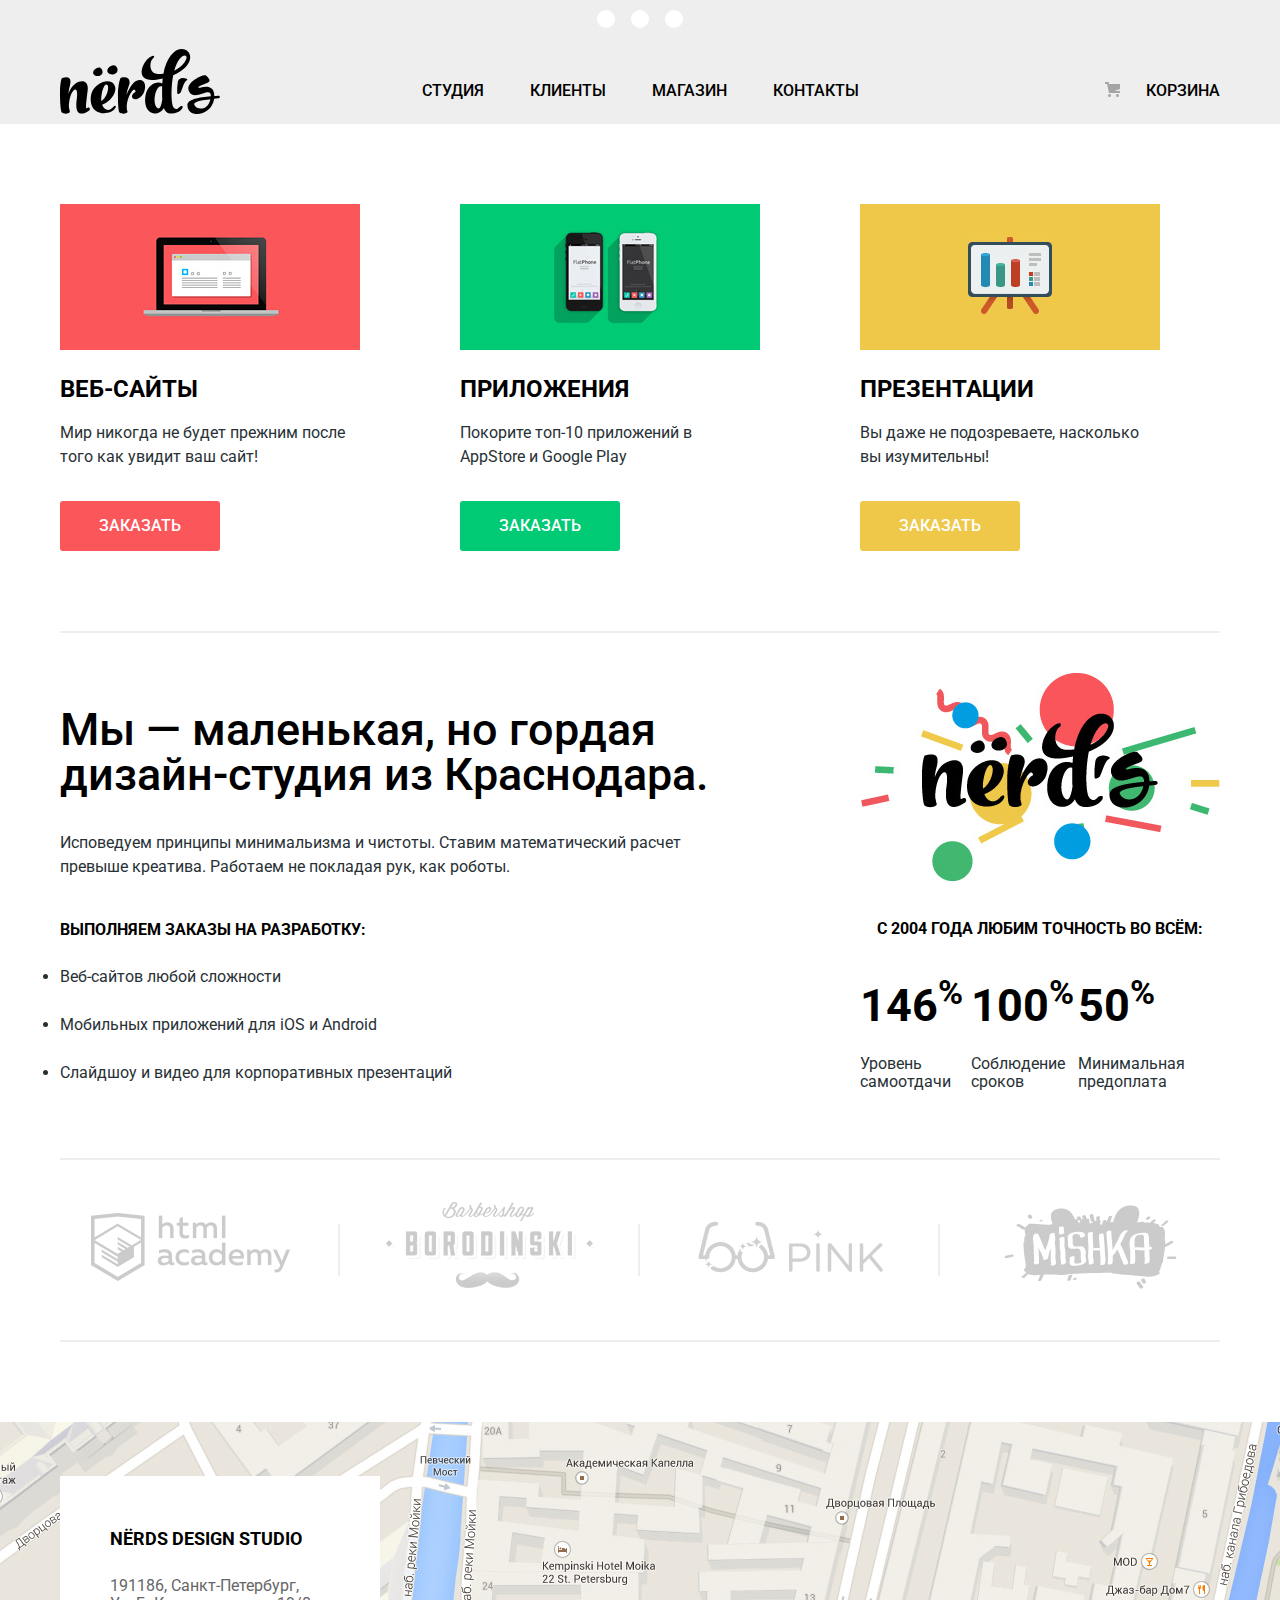
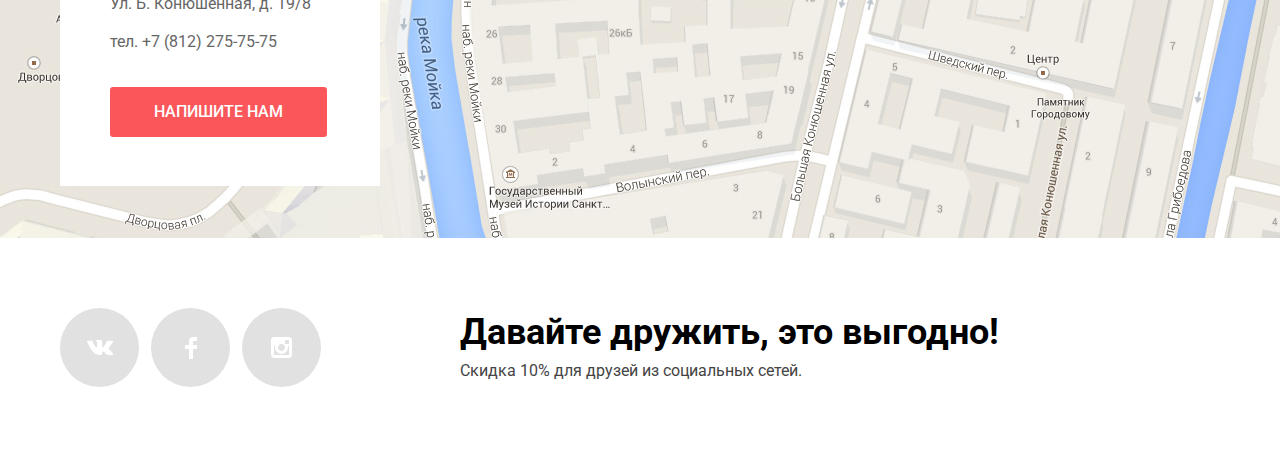
==== index.html @ dba4dff2 "Обновляет слайдер" ====
<!DOCTYPE html>
<html lang="ru">
  <head>
    <meta charset="utf-8">
    <title>HTML Academy: Нёрдс - Главная</title>
    <link href="https://fonts.googleapis.com/css?family=Roboto:400,500,700&display=swap&subset=cyrillic" rel="stylesheet">
    <link rel="stylesheet" href="css/normalize.css">
    <link rel="stylesheet" href="css/style.css">
  </head>
  <body>
    <header class="main-header">
      <div class="container">
        <nav class="main-navigation">
          <a class="main-header-logo">
            <img src="img/nerds-logo.svg" alt="Логотип Дизайн-студии nёrd's" width="160" height="65">
          </a>
          <ul class="site-navigation">
            <li><a href="#">Студия</a></li>
            <li><a href="#">Клиенты</a></li>
            <li><a href="catalog.html">Магазин</a></li>
            <li><a href="#">Контакты</a></li>
          </ul>
          <ul class="user-basket">
            <li><a class="basket-link" href="#">Корзина</a></li>
          </ul>
        </nav>
      </div>

      <h1 class="visually-hidden">Дизайн-студия nёrd's</h1>

      <section class="slider">
        <div class="container">
          <h2 class="visually-hidden">Преимущества</h2>
          <input class="visually-hidden slide-1" type="radio" id="slide-1" name="toggle" checked>
          <input class="visually-hidden slide-2" type="radio" id="slide-2" name="toggle">
          <input class="visually-hidden slide-3" type="radio" id="slide-3" name="toggle">
          <div class="slider-controls">
            <label class="slider-controls-item slider-controls-item--1" for="slide-1">Первый слайд</label>
            <label class="slider-controls-item slider-controls-item--2" for="slide-2">Второй слайд</label>
            <label class="slider-controls-item slider-controls-item--3" for="slide-3">Третий слайд</label>
          </div>
          <ul class="slider-list">
            <li class="slider-item">
              <h3>Долго, дорого,<br> скрупулезно.</h3>
              <p>Математически выверенный дизайн<br> для вашего сайта или мобильного приложения.</p>
              <a class="slider-item-button button" href="#">Узнать больше</a>
            </li>
            <li class="slider-item">
              <h3>Любим математику как никто другой</h3>
              <p>Никакого креатива, только математические формулы для расчета идеальных пропорций.</p>
              <a class="slider-item-button button" href="#">Узнать больше</a>
            </li>
            <li class="slider-item">
              <h3>Только ночь,<br> только хардкор</h3>
              <p>Работать днем, как все? Мы против этого.<br> Ближе к полуночи работа только начинается.</p>
              <a class="slider-item-button button" href="#">Узнать больше</a>
            </li>
          </ul>  
        </div>
      </section>
    </header>

    <main class="container">

      <section class="services">
        <h2 class="visually-hidden">Наши услуги</h2>
        <ul class="services-list">
          <li class="services-item">
            <article>
              <div>
                <img src="img/service-bg-red.png" alt="Веб-сайты" width="300" height="146">
              </div>
              <h3>Веб-сайты</h3>
              <p>Мир никогда не будет прежним после того как увидит ваш сайт!</p>
              <a class="button services-button" href="#">Заказать</a>
            </article>
          </li>
          <li class="services-item">
            <article>
              <div>
                <img src="img/service-bg-green.png" alt="Мобильные приложения" width="300" height="146">
              </div>
              <h3>Приложения</h3>
              <p>Покорите топ-10 приложений в AppStore и Google Play</p>
              <a class="button services-button green-button" href="#">Заказать</a>
            </article>
          </li>
          <li class="services-item">
            <article>
              <div>
                <img src="img/service-bg-yellow.png" alt="Презентации" width="300" height="146">
              </div>
              <h3>Презентации</h3>
              <p>Вы даже не подозреваете, насколько вы изумительны!</p>
              <a class="button services-button yellow-button" href="#">Заказать</a>
            </article>
          </li>
        </ul>
      </section>

      <section class="about">
        <h2 class="visually-hidden">О нас</h2>
        <div class="about-wrapper">
          <div class="about-info">
            <span class="about-slogan">Мы — маленькая, но гордая дизайн-студия из Краснодара.</span>
            <p>
              Исповедуем принципы минимальизма и чистоты. Ставим математический расчет превыше креатива. Работаем не покладая рук, как роботы.
            </p>
            <span class="about-order-list">Выполняем заказы на разработку:</span>
            <ul class="about-list">
              <li>Веб-сайтов любой сложности</li>
              <li>Мобильных приложений для iOS и Android</li>
              <li>Слайдшоу и видео для корпоративных презентаций</li>
            </ul>
          </div>
          <div class="about-features">
            <p class="about-logo-wrap">
              <img src="img/nerds-big-logo.png" alt="Логотип дизайн-студии nёrd's" width="360" height="208">
            </p>
            <span>С 2004 года любим точность во всём:</span>
            <dl>
              <div class="percent-wrap">
                <dt>Уровень самоотдачи</dt>
                <dd>146<sup>%</sup></dd>
              </div>
              <div class="percent-wrap">
                <dt>Соблюдение сроков</dt>
                <dd>100<sup>%</sup></dd>
              </div>
              <div class="percent-wrap">
                <dt>Минимальная предоплата</dt>
                <dd>50<sup>%</sup></dd>
              </div>
            </dl>
          </div>
        </div>
        <ul class="partners-list">
          <li class="partners-item">
            <a class="partners-link" href="#"><img src="img/logo-1.png" alt="Сайт HTMLAcademy" width="199" height="68"></a>
          </li>
          <li class="partners-item">
            <a class="partners-link" href="#"><img src="img/logo-2.png" alt="Сайт Барбершопа &laquo;Borodinski&raquo;" width="209" height="90"></a>
          </li>
          <li class="partners-item">
            <a class="partners-link" href="#"><img src="img/logo-3.png" alt="Сайт PiNK" width="185" height="52"></a>
          </li>
          <li class="partners-item">
            <a class="partners-link" href="#"><img src="img/logo-4.png" alt="Сайт MiSHKA" width="173" height="84"></a>
          </li>
        </ul>
      </section>

    </main>

    <section class="map">
      <div class="container">
        <h2 class="visually-hidden">Как нас найти?</h2>
        <div class="map-contacts-wrapper">
          <h3>nЁrds design studio</h3>
          <address class="map-contacts">
            191186, Санкт-Петербург,<br>
            Ул. Б. Конюшенная, д. 19/8
            <p>
              тел.<a href="tel:+78122757575"> +7 (812) 275-75-75</a>
            </p>
          </address>
          <a class="button button-letter" href="mailto:email@mail.ru">Напишите нам</a>
        </div>
      </div>
    </section>

    <footer class="main-footer">
      <div class="container">
        <div class="footer-social">
          <ul>
            <li>
              <a class="social-link" href="#">
              <span class="visually-hidden">Мы ВКонтакте</span>
              <img src="img/vk.svg" alt="Мы ВКонтакте" width="26" height="15">
              </a>
            </li>
            <li>
              <a class="social-link" href="#">
                <span class="visually-hidden">Мы в Фейсбук</span>
                <img src="img/fb.svg" alt="Мы в Фейсбук" width="12" height="22">
              </a>
            </li>
            <li>
              <a class="social-link" href="#">
                <span class="visually-hidden">Мы в Инстаграм</span>
                <img src="img/insta.svg" alt="Мы в Инстаграм" width="21" height="21">
              </a>
            </li>
          </ul>
        </div>
        <p class="footer-text">
          <span class="footer-slogan">Давайте дружить, это выгодно!</span>
          Скидка 10% для друзей из социальных сетей.
        </p>
      </div>
    </footer>

    <section class="modal modal-letter">
    <h2>Напишите нам</h2>
      <form class="letter-form" method="POST">
        <p class="form-group">
          <label for="letter-username-field">Ваше имя:</label>
          <input type="text" name="name" id="letter-username-field" placeholder="Имя Фамилия">
        </p>
        <p class="form-group">
          <label for="letter-email-field">Ваше e-mail:</label>
          <input type="email" name="email" id="letter-email-field" placeholder="email@example.com">
        </p>
        <p class="form-group">
          <label for="letter-text">Текст письма</label>
          <textarea name="comment" id="letter-text" cols="30" rows="10" placeholder="В свободной форме"></textarea>
        </p>
        <button class="button submit-form" type="submit">Отправить</button>
      </form>
      <button class="modal-close" type="button">Закрыть</button>
    </section>

  </body>
</html>
---- css/style.css ----
html {
  box-sizing: border-box;
}
*, *:before, *:after {
  box-sizing: inherit;
}

body {
  margin: 0;
  padding: 0;

  font-family: "Roboto", Arial, sans-serif;
  font-size: 16px;
  line-height: 1.5;
  color: #000000;

  background-color: #ffffff;
}

.container {
  width: 1200px;
  margin: 0 auto;
  padding: 0 20px;
}

a {
  text-decoration: none;
}

img {
  max-width: 100%;
  height: auto;
}

.visually-hidden:not(:focus):not(:active),
input[type="checkbox"].visually-hidden,
input[type="radio"].visually-hidden {
  position: absolute;

  width: 1px;
  height: 1px;
  margin: -1px;
  border: 0;
  padding: 0;

  white-space: nowrap;

  clip-path: inset(100%);
  clip: rect(0 0 0 0);
  overflow: hidden;
}

.inner-page h1 {
  margin: 0;
  padding-top: 68px;

  font-size: 55px;
  line-height: 1;
  text-align: center;
}

.inner-page main.container {
  margin-top: 55px;
}

.button {
  display: inline-block;

  font: inherit;
  color: #ffffff;
  font-size: 16px;
  line-height: 1;
  text-align: center;
  font-weight: 500;
  text-decoration: none;
  text-transform: uppercase;
  vertical-align: middle;

  background-color: #fb565a;
  border-radius: 3px;
  border: none;
}

.button:hover,
.button:focus {
  background-color: #e74246;
}

.button:active {
  color: rgba(255, 255, 255, 0.3);

  background-color: #d7373b;
  box-shadow: inset 0 3px 0 0 rgba(0, 1, 1, 0.1);
}

/* Навигация В ШАПКЕ */

.main-header {
  background-color: #eeeeee;
}

.main-header-logo {
  width: 160px;
  /* margin-right: 202px; */
  /* margin-top: 49px; */
}

.main-header-logo:hover,
.main-header-logo:focus {
  opacity: 0.8;
}

.main-header-logo:active {
  opacity: 0.3;
}

.main-navigation {
  display: flex;
  align-items: center;
  padding: 49px 0 0; 

  color: #000000;
  line-height: 1.88;
  font-weight: 500;
  font-size: 16px;
  text-transform: uppercase;

  background-color: #eeeeee;
}

.site-navigation,
.user-basket {
  display: flex;
  flex-wrap: wrap;
  margin: 9px 0 0;
  padding-left: 0;

  list-style: none;
}

.site-navigation {
  width: 500px;
  margin-left: 202px;
}

.user-basket {
  max-width: 160px;
  margin-left: auto;
}

.site-navigation li,
.user-basket li {
  padding-right: 46px;
}

.site-navigation li:last-child,
.user-basket li:last-child {
  padding-right: 0;
}

.site-navigation a,
.user-basket a {
  display: block;

  color: #000000;
}

.site-navigation a:hover,
.site-navigation a:focus,
.user-basket a:hover,
.user-basket a:hover {
  color: #fb565a;
}

.site-navigation a:active,
.user-basket a:active {
  color: rgba(0, 0, 0, 0.3);
}

.site-navigation-current {
  border-bottom: 2px solid #fb565a;
}

a.site-navigation-current:hover,
a.site-navigation-current:focus,
a.site-navigation-current:active {
  color: #000000;
}

.user-basket .basket-link {
  position: relative;
  padding-left: 41px;
}

.basket-link::before {
  content: "";

  position: absolute;
  top: 6px;
  left: 0;

  width: 15px;
  height: 15px;

  background: url("../img/basket-icon.svg") no-repeat 0 0;
  opacity: 0.3;
}

/* Слайдер в шапке */

.slider {
  position: relative;
  
  background-color: #eeeeee;
}

.slider-controls {
  position: absolute;
  left: 50%;
  bottom: 104px;
  z-index: 100;
  
  width: 160px;
  height: 18px;

  text-align: center;
  font-size: 0;
  transform: translateX(-50%);

  box-sizing: content-box;
}

.slider-controls label {
  position: relative;
  
  display: inline-block;
  width: 18px;
  height: 18px;
  padding: 8px;
  
  border-radius: 50%;
  cursor: pointer;
}

.slider-controls label::after {
  content: "";
  
  position: absolute;
  top: 8px;
  left: 8px;
  z-index: 1;
  
  width: 18px;
  height: 18px;
  
  background: #ffffff;
  
  border-radius: 50%;
}

.slider-list {
  margin: 0;
  padding: 0;
  
  list-style: none;
}

.slider-item {
  display: none;
  padding: 69px 0 80px 0;
}

.slider-item:nth-child(1) {
  background: url("../img/slide-1.png") no-repeat 93% 9px;
}

.slider-item:nth-child(2) {
  background: url("../img/slide-2.png") no-repeat 100% 0;
}

.slider-item:nth-child(3) {
  background: url("../img/slide-3.png") no-repeat 100% 20px;
}

#product-1:checked ~ .slider-list .slider-item:nth-child(1) {
  display: block;
}

#product-2:checked ~ .slider-list .slider-item:nth-child(2) {
  display: block;
}

#product-3:checked ~ .slider-list .slider-item:nth-child(3) {
  display: block;
}

#product-1:checked ~ .slider-controls .slider-controls-item--1::before,
#product-2:checked ~ .slider-controls .slider-controls-item--2::before,
#product-3:checked ~ .slider-controls .slider-controls-item--3::before {
  content: "";
  position: absolute;
  left: 50%;
  top: 50%;
  z-index: 2;

  width: 4px;
  height: 4px;
  margin: -4px;

  background-color: inherit;
  border: 2px solid #c1c1c1;
  border-radius: 50%;
}

.slider-item h3 {
  max-width: 600px;
  margin: 0;
  margin-bottom: 27px;
  
  font-size: 55px;
  line-height: 55px;
  font-weight: 500;
}

.slider-item p {
  max-width: 430px;
  margin: 0;
  margin-bottom: 38px;
}

main.container {
  margin: 80px auto 0;
}

.slider-item-button {
  padding: 17px 53px 17px 55px;
}

/* Наши услуги */

.services {
  padding-bottom: 80px;

  border-bottom: 2px solid #eeeeee;
}

.services-list {
  display: flex;
  flex-wrap: wrap;
  justify-content: flex-start;
  margin: 0;
  padding: 0;

  list-style: none;
}

.services-item {
  width: 300px;
  margin-right: 100px;
}

.services-item div {
  margin-bottom: 24px;

  line-height: 0;
}

.services-item:nth-of-type(3n) {
  margin-right: 0;
}

.services-item h3 {
  margin-top: 0;
  margin-bottom: 17px;

  font-size: 24px;
  line-height: 1.25;
  font-weight: 700;
  text-transform: uppercase;
}

.services-item p {
  margin-top: 0;
  margin-bottom: 32px;

  font-size: 16px;
  line-height: 1.5;
  color: #283136;
}

.services-button {
  padding: 17px 39px;
}

.green-button {
  background-color: #00ca74;
}

.green-button:hover,
.green-button:focus {
  background-color: #00bc6c;
}

.green-button:active {
  background-color: #00aa62;
}

.yellow-button {
  background-color: #efc84a;
}

.yellow-button:hover,
.yellow-button:focus {
  background-color: #eab534;
}

.yellow-button:active {
  background-color: #e5a722;
}

/* О нас */

.about {
  padding-top: 40px;
  padding-bottom: 80px;
}

.about-wrapper {
  display: flex;
  justify-content: space-between;
  padding-bottom: 49px;

  border-bottom: 2px solid #eeeeee;
}

.about-info {
  width: 660px;
  padding-top: 34px;;
}

.about-slogan {
  display: block;
  margin-bottom: 34px;

  font-size: 45px;
  line-height: 1;
  font-weight: 500;
}

.about-info p {
  margin-top: 0;
  margin-bottom: 39px;

  color: #283136;
}

span.about-order-list {
  display: block;
  margin-bottom: 23px;

  text-transform: uppercase;
  font-weight: 700;
}

.about-list {
  margin: 0;
  padding: 0;

  color: #283136;
}

.about-list li {
  margin-bottom: 24px;
}

.about-features {
  width: 360px;
}

.about-logo-wrap {
  margin: 0;
  margin-bottom: 29px;
}

.about-features span {
  display: block;
  margin: 0 0 42px 17px;

  font-weight: 700;
  text-transform: uppercase;
}

.about-features dl {
  display: flex;
}

.about-features .percent-wrap {
  display: flex;
  flex-direction: column-reverse;
}

.about-features dl,
.about-features dt,
.about-features dd {
  padding: 0;
  margin: 0;
}

.about-features dt {
  line-height: 1.13;
  color: #283136;
}

.about-features dd {
  margin-bottom: 27px;
  
  font-size: 45px;
  line-height: 1; /* По макету 10px */
  font-weight: 700;
}

/* Партнеры */

.partners-list {
  min-height: 180px;
  display: flex;
  flex-wrap: wrap;
  margin: 0;
  padding-left: 0;

  list-style: none;
  border-bottom: 2px solid #eeeeee;
}

.partners-item {
  position: relative;

  width: 280px;
  min-height: inherit;
  display: flex;
  align-items: center;
  justify-content: center;
  padding-right: 20px;
  margin-right: 20px;
} 

.partners-item:nth-of-type(4n) {
  width: 260px;
  padding-right: 0;
  margin-right: 0;
}


.partners-list li::after {
  content: "";
  
  position: absolute;
  top: 50%;
  right: 0;
  
  width: 2px;
  height: 52px;
  margin-top: -26px;

  background-color: #eeeeee;
}

.partners-list li:last-of-type::after {
  content: none;
}

.partners-item a {
  opacity: 0.2;
}

.partners-item a:hover,
.partners-item a:focus {
  opacity: 1;
}

.partners-item a:active {
  opacity: 0.1;
}

/* Как нас найти */

.map {
  position: relative;

  width: 100%;
  height: 416px;
  margin-bottom: 70px;

  background: #ffffff url("../img/map.jpg") no-repeat top center;
}

.map .container {
  position: relative;

  height: inherit;
}

.map-contacts-wrapper {
  position: absolute;
  top: 13%;
  left: 20px;

  width: 320px;
  height: 310px;
  padding: 48px 50px;

  background-color: #ffffff;
}

.map h3 {
  margin-top: 0;
  margin-bottom: 23px;

  font-size: 18px;
  line-height: 1.67;
  font-weight: 700;
  text-transform: uppercase;
}

.map-contacts {
  margin-bottom: 36px;

  color: #666666;
  line-height: 1.13;
  font-style: normal;
}

.map-contacts a {
  color: #666666;
}

.map-contacts p {
  margin-top: 20px;
  margin-bottom: 0;
}

.button-letter {
  padding: 17px 44px;
}

/* Каталог */

.inner-page .main-header {
  padding-bottom: 107px;
}

.main-wrapper {
  display: flex;
}

/* Фильтры */

.filters {
  width: 260px;
}

.filter ul {
  margin: 0;
  padding: 0;

  list-style: none;
}

.filter fieldset {
  padding: 0;
  margin: 0;

  border: none;
}

fieldset.grid-field {
  margin-top: 62px;
}

fieldset.features-field {
  margin-top: 51px;
}

.filter .price-field {
  margin-bottom: 62px;
}

.filter-title {
  font-size: 18px;
  line-height: 1.67;
  font-weight: 700;
  color: #000000;
  text-transform: uppercase;
}

.filter-title-price {
  margin-bottom: 55px;

  letter-spacing: 0.58px;
}

.price-list {
  display: flex;
  margin-bottom: 60px;
}

.filter .grid-list,
.filter .features-list {
  padding-top: 20px;
}

.price-item {
  line-height: 1.38;
  color: #283136;
  text-transform: uppercase;
}

.filter-option:not(:first-of-type) {
  margin-top: 17px;
}

.price-item input {
  width: 80px;
  height: 38px;

  font: inherit;
  font-size: 16px;
  line-height: 1.38;
  text-align: center;
  color: #283136;

  background-color: #eeeeee;
  border: none;
}

.filter-input + label {
  line-height: 1.25;
  color: #283136;
}

.filter-input:hover + label,
.filter-input:focus + label {
  color: #283136;
}

.filter-input:disabled + label {
  color: rgba(40, 49, 54, 0.3);
}

.grey-button {
  margin-top: 48px;

  color: #000000;

  background-color: #eeeeee;
}

.grey-button:hover,
.grey-button:focus {
  background-color: #dfdfdf;
}

.grey-button:active {
  color: rgba(0, 0, 0, 0.3);

  background-color: #d5d5d5;
}

/* Сортировка работ по параметрам */

.more-filters {
  display: flex;
  margin-bottom: 51px;
  margin-top: 2px;
}

.more-filters h3 {
  margin-top: 0;
  margin-bottom: 0;

  font-size: 18px;
  line-height: 1;
  text-transform: uppercase;
  font-weight: 700;
}

.more-filters ul {
  margin: 0;
  padding: 0;

  text-transform: uppercase;

  list-style: none;
}

.more-filters .sort-type-list {
  display: flex;
  margin-left: auto;
  margin-right: 51px;
}

.more-filters .sort-order-list {
  display: flex;
}

.sort-type-list .sort-item:not(:first-of-type) {
  margin-left: 25px;
}

.sort-order-list .sort-item:last-of-type {
  margin-left: 18px;
}

.sort-item a {
  font-size: 14px;
  line-height: 1.29;
  color: rgba(0, 0, 0, 0.3);
}

.sort-item a:hover,
.sort-item a:focus {
  color: rgba(0, 0, 0, 0.6);
}

.sort-item a:active,
a.sort-current {
  color: #000000;
}

.sort-order a {
  opacity: 0.2;
}

.sort-order a:hover,
.sort-order a:focus {
  opacity: 0.4;
}

.sort-order a:active,
a.sort-order-current {
  opacity: 1;
}

/* Наши работы */

.works {
  width: 760px;
  display: flex;
  flex-direction: column;
  margin-left: 140px;
}

.works-list {
  display: flex;
  flex-wrap: wrap;
  justify-content: space-between;
  padding: 0;
  margin: 0;
  
  list-style: none;
}

.works-item {
  position: relative;

  width: 360px;
  max-height: 616px;
  margin-bottom: 33px;

  text-align: center;
}

.browser {
  width: 360px;
  height: 40px;

  background: url("../img/browser.svg") no-repeat top center;
  opacity: 0.12;
}

.works-item p {
  margin: 0;
}

.works-description {
  position: absolute;
  bottom: 0;

  display: none;
  width: 360px;
  height: 231px;
  padding: 35px 10px 43px;
  
  background-color: #eeeeee;
}

.works-item:hover .works-description {
  display: block;
}

.works-item:hover .browser {
  opacity: 1;
}

.works-item h3 {
  margin: 0;
  margin-bottom: 25px;

  font-size: 18px;
  line-height: 1.67;
  text-align: center;
  font-weight: 700;
  text-transform: uppercase;
}

.works-item-link {
  color: #000000;
}

.works-item-link:hover,
.works-item-link:focus {
  color: #fb565a;
}

.works-item-link:active {
  color: rgba(0, 0, 0, 0.3);
}

.works-item .works-item-text {
  margin-bottom: 30px;

  line-height: 1.13;
  text-align: center;
  color: #666666;
}

.works-item .button {
  padding: 13px 60px;
}

.works-item .button:active {
  color: #ffffff;
}

.pagination-list {
  display: flex;
  flex-wrap: wrap;
  margin: 27px auto 0;
  padding: 0;

  list-style: none;
}

.pagination-item {
  margin-right: 11px;

  line-height: 1.13;
  text-align: center;
}

.pagination-item:last-of-type {
  margin-right: 0;
}

.pagination-item a {
  display: inline-block;
  padding: 19px 23px 19px 21px;

  color: #000000;
  vertical-align: middle;

  background-color: #eeeeee;
}

.pagination-item a:hover,
.pagination-item a:focus {
  background-color: #dfdfdf;
}

.pagination-item a:active {
  color: rgba(0, 0, 0, 0.3);

  background-color: #d5d5d5;
  box-shadow: inset 0 3px 0 0 rgba(0, 1, 1, 0.1);
}

.pagination-item-current a {
  color: #000000;

  background-color: #ffffff;
  border: 3px solid #dbdbdb;
}

.pagination-item-current a:hover,
.pagination-item-current a:focus,
.pagination-item-current a:active {
  color: #000000;

  background-color: #ffffff;
  border: 3px solid #dbdbdb;
}

/* Footer */

.main-footer {
  margin-bottom: 69px;
}

.main-footer .container {
  display: flex;
}

.footer-social {
  width: 261px;
  display: flex;
  margin-right: auto;
}

.footer-social ul {
  display: flex;
  flex-wrap: wrap;
  margin: 0;
  padding: 0;

  list-style: none;
}

.footer-social li {
  margin-left: 12px;
}

.footer-social li:nth-of-type(3n+1) {
  margin-left: 0;
}

.social-link {
  display: flex;
  justify-content: center;
  align-items: center;
  width: 79px;
  height: 79px;

  text-transform: uppercase;
  color: #000000;
  font-weight: 500;
  text-decoration: none;
  text-align: center;

  background-color: #e1e1e1;
  border-radius: 50%;
}

.social-link:hover,
.social-link:focus {
  background-color: #e74246;
}

.social-link:active img {
  opacity: 0.3;
}

.footer-slogan {
  display: block;
  margin-bottom: 10px;

  color: #000000;
  font-size: 36px;
  line-height: 1;
  font-weight: 700;
}

.footer-text {
  width: 760px;
  margin: 0;
  margin-top: 6px;

  line-height: 1.38;
  color: #444444;
}

/* Модальное окно */

.modal {
  display: none;
}
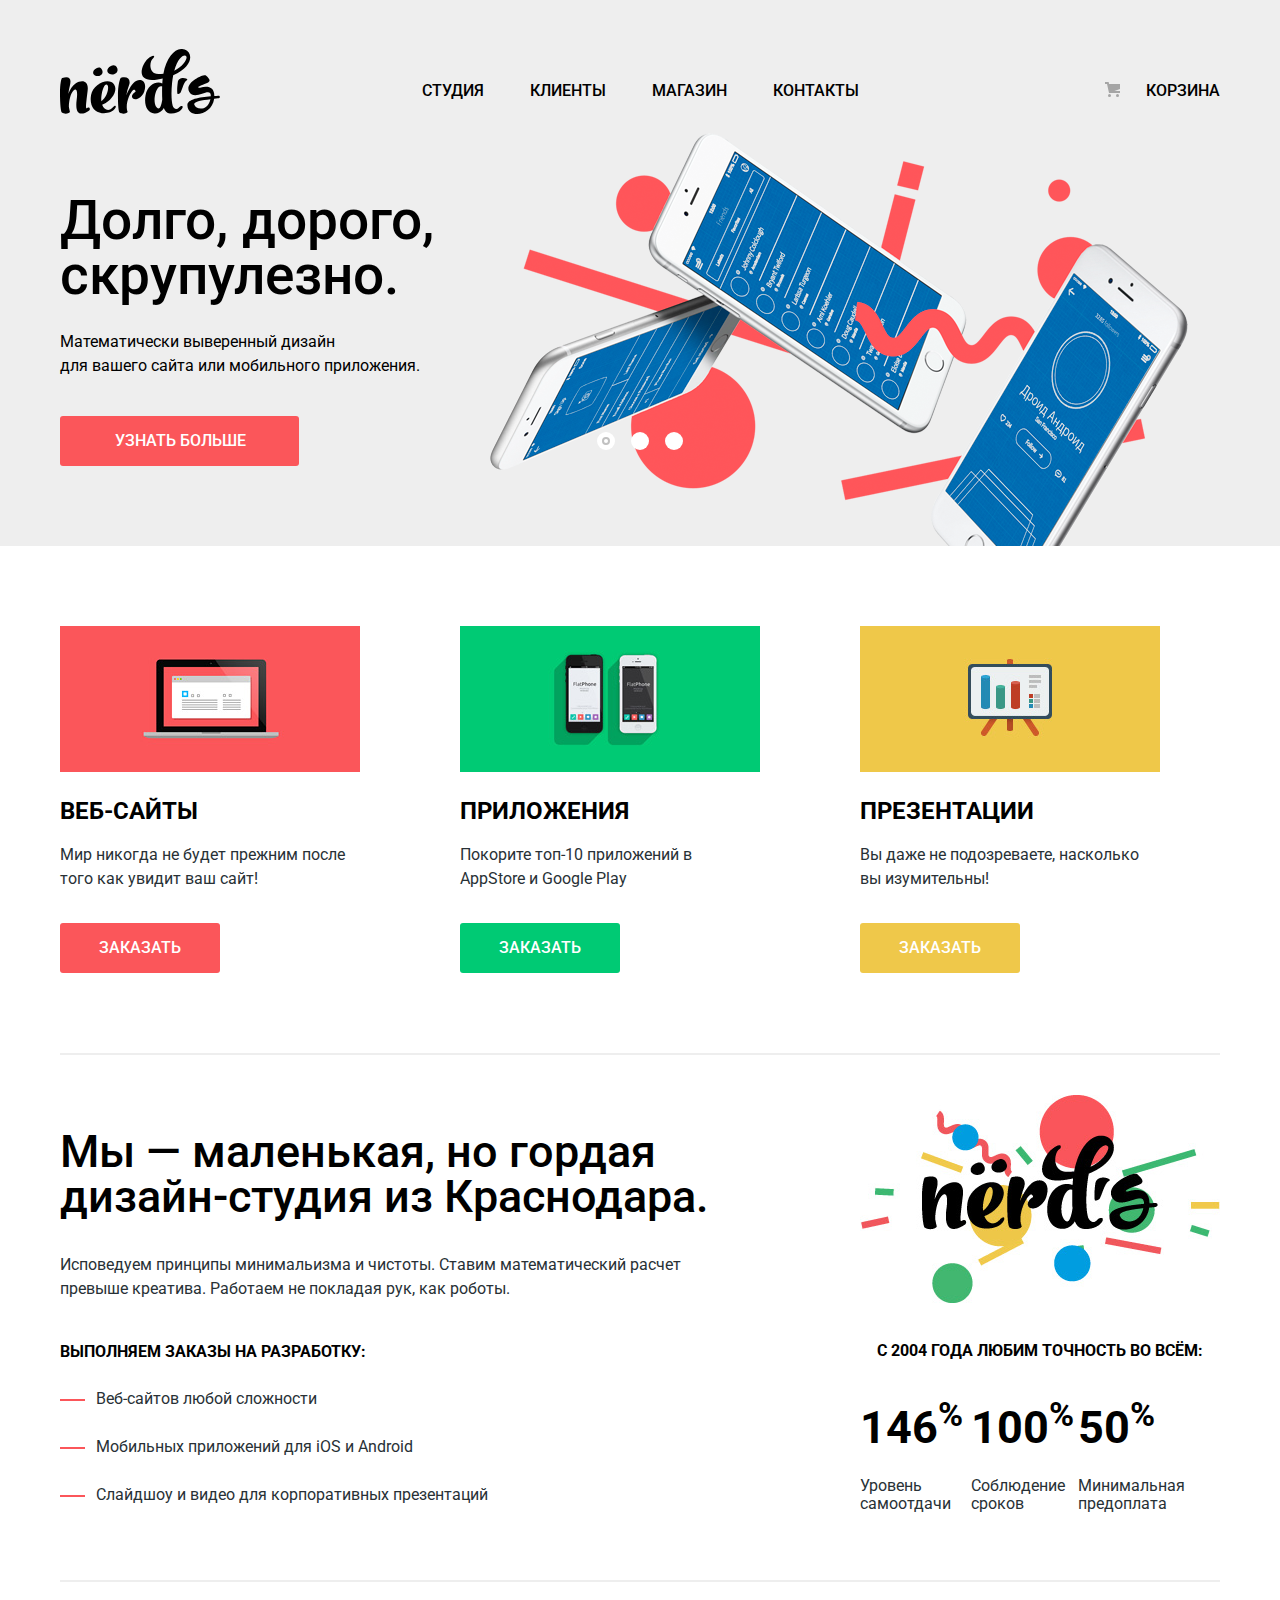
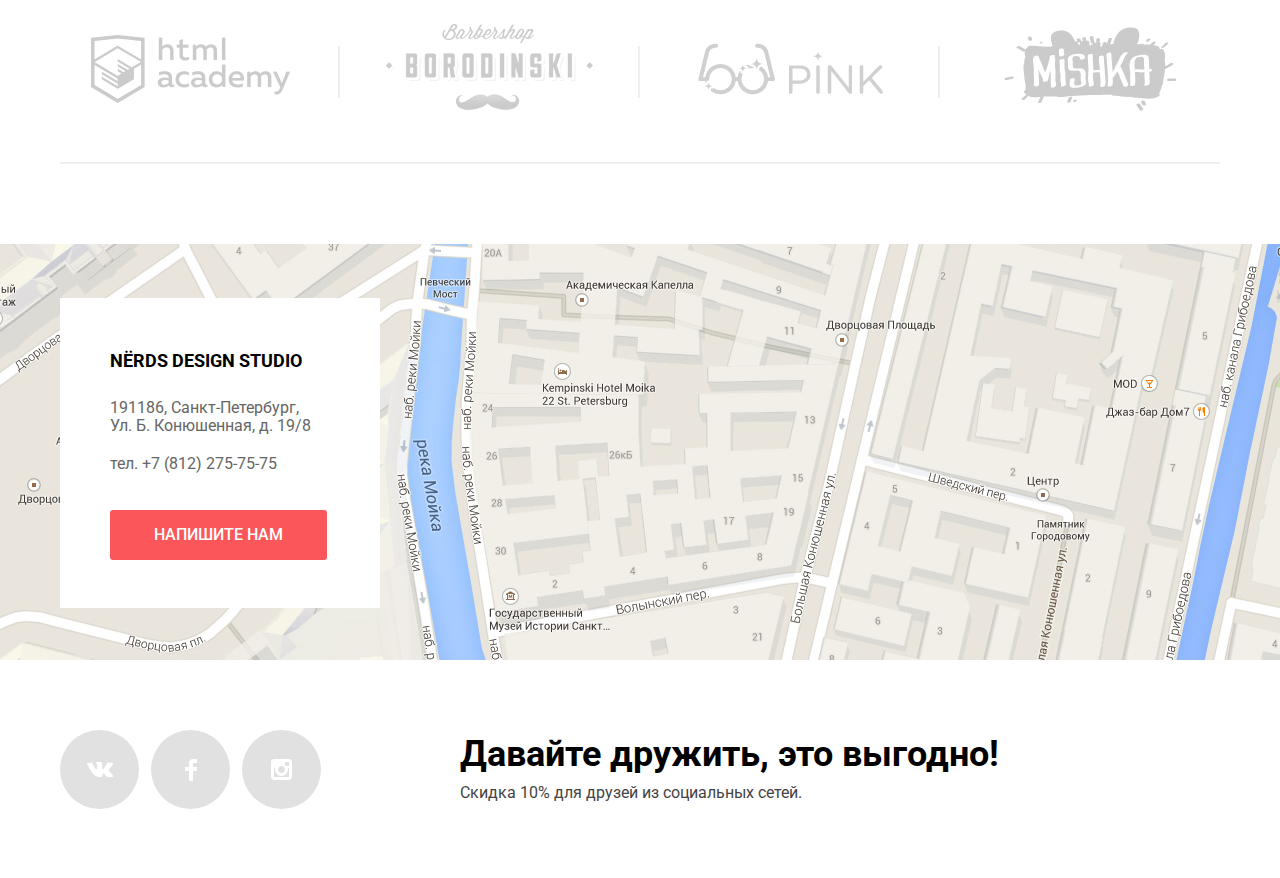
==== commit be8d501a: "Добавляет карту" ====
--- a/index.html
+++ b/index.html
@@ -167,6 +167,7 @@
           <a class="button button-letter" href="mailto:email@mail.ru">Напишите нам</a>
         </div>
       </div>
+      <iframe src="https://www.google.com/maps/embed?pb=!1m18!1m12!1m3!1d1998.6036253003151!2d30.320858716168583!3d59.9387191690541!2m3!1f0!2f0!3f0!3m2!1i1024!2i768!4f13.1!3m3!1m2!1s0x4696310fca145cc1%3A0x42b32648d8238007!2z0JHQvtC70YzRiNCw0Y8g0JrQvtC90Y7RiNC10L3QvdCw0Y8g0YPQuy4sIDE5LzgsINCh0LDQvdC60YIt0J_QtdGC0LXRgNCx0YPRgNCzLCAxOTExODY!5e0!3m2!1sru!2sru!4v1559846497113!5m2!1sru!2sru" width="100%" height="416" frameborder="0" style="border:0" allowfullscreen></iframe>
     </section>
 
     <footer class="main-footer">
--- a/css/style.css
+++ b/css/style.css
@@ -52,7 +52,7 @@
 
 .inner-page h1 {
   margin: 0;
-  padding-top: 68px;
+  padding-top: 78px;
 
   font-size: 55px;
   line-height: 1;
@@ -101,8 +101,7 @@
 
 .main-header-logo {
   width: 160px;
-  /* margin-right: 202px; */
-  /* margin-top: 49px; */
+  height: 65px;
 }
 
 .main-header-logo:hover,
@@ -132,7 +131,7 @@
 .user-basket {
   display: flex;
   flex-wrap: wrap;
-  margin: 9px 0 0;
+  margin: 19px 0 0;
   padding-left: 0;
 
   list-style: none;
@@ -214,6 +213,10 @@
   background-color: #eeeeee;
 }
 
+.slider .container {
+  padding-top: 10px;
+}
+
 .slider-controls {
   position: absolute;
   left: 50%;
@@ -282,21 +285,21 @@
   background: url("../img/slide-3.png") no-repeat 100% 20px;
 }
 
-#product-1:checked ~ .slider-list .slider-item:nth-child(1) {
+.slide-1:checked ~ .slider-list .slider-item:nth-child(1) {
   display: block;
 }
 
-#product-2:checked ~ .slider-list .slider-item:nth-child(2) {
+.slide-2:checked ~ .slider-list .slider-item:nth-child(2) {
   display: block;
 }
 
-#product-3:checked ~ .slider-list .slider-item:nth-child(3) {
+.slide-3:checked ~ .slider-list .slider-item:nth-child(3) {
   display: block;
 }
 
-#product-1:checked ~ .slider-controls .slider-controls-item--1::before,
-#product-2:checked ~ .slider-controls .slider-controls-item--2::before,
-#product-3:checked ~ .slider-controls .slider-controls-item--3::before {
+.slide-1:checked ~ .slider-controls .slider-controls-item--1::before,
+.slide-2:checked ~ .slider-controls .slider-controls-item--2::before,
+.slide-3:checked ~ .slider-controls .slider-controls-item--3::before {
   content: "";
   position: absolute;
   left: 50%;
@@ -428,7 +431,7 @@
 .about-wrapper {
   display: flex;
   justify-content: space-between;
-  padding-bottom: 49px;
+  padding-bottom: 67px;
 
   border-bottom: 2px solid #eeeeee;
 }
@@ -454,7 +457,7 @@
   color: #283136;
 }
 
-span.about-order-list {
+.about-order-list {
   display: block;
   margin-bottom: 23px;
 
@@ -467,10 +470,32 @@
   padding: 0;
 
   color: #283136;
+
+  list-style: none;
 }
 
 .about-list li {
+  position: relative;
+
+  padding-left: 36px;
   margin-bottom: 24px;
+}
+
+.about-list li:last-child {
+  margin-bottom: 0;
+}
+
+.about-list li::before {
+  content: "";
+
+  position: absolute;
+  top: 50%;
+  left: 0;
+
+  width: 25px;
+  height: 2px;
+
+  background-color: #fb565a;
 }
 
 .about-features {
@@ -592,6 +617,7 @@
   margin-bottom: 70px;
 
   background: #ffffff url("../img/map.jpg") no-repeat top center;
+  background-size: cover;
 }
 
 .map .container {
@@ -604,6 +630,7 @@
   position: absolute;
   top: 13%;
   left: 20px;
+  z-index: 2;
 
   width: 320px;
   height: 310px;
@@ -643,6 +670,13 @@
   padding: 17px 44px;
 }
 
+.map iframe {
+  position: absolute;
+  top: 0;
+  left: 0;
+  z-index: 1;
+}
+
 /* Каталог */
 
 .inner-page .main-header {
@@ -674,11 +708,11 @@
 }
 
 fieldset.grid-field {
-  margin-top: 62px;
+  margin-top: 52px;
 }
 
 fieldset.features-field {
-  margin-top: 51px;
+  margin-top: 45px;
 }
 
 .filter .price-field {
@@ -694,34 +728,102 @@
 }
 
 .filter-title-price {
-  margin-bottom: 55px;
-
   letter-spacing: 0.58px;
 }
 
 .price-list {
   display: flex;
+  flex-wrap: wrap;
   margin-bottom: 60px;
 }
 
-.filter .grid-list,
+.filter .grid-list {
+  padding-top: 17px;
+}
+
 .filter .features-list {
-  padding-top: 20px;
+  padding-top: 16px;
+}
+
+.range-filter {
+  width: 260px;
+  margin-top: 49px;
+}
+
+.range-controls {
+  position: relative;
+
+  height: 80px;
+  margin-bottom: 15px;
+  padding: 39px 20px 0 20px;
+
+  background-color: #f1f1f1;
+
+  border-radius: 5px;
+}
+
+.range-controls .scale {
+  height: 2px;
+
+  background: #d7dcde;
+}
+
+.range-controls .bar {
+  width: 70%;
+  height: 2px;
+
+  background-color: #00ca74;
+}
+
+.range-controls .toggle {
+  position: absolute;
+  top: 31px;
+  left: 0;
+
+  width: 4px;
+  height: 4px;
+  padding: 0;
+
+  border: 8px solid #ffffff;
+  background-color: #ababab;
+  box-shadow: 0 2px 1px 0 #cfcfcf;
+  border-radius: 50%;
+  
+  box-sizing: content-box;
+}
+
+.range-controls .toggle-min {
+  left: 18px;
+}
+
+.range-controls .toggle-max {
+  left: 160px;
+}
+
+.max-price {
+  text-align: right;
 }
 
 .price-item {
+  width: 50%;
+
   line-height: 1.38;
   color: #283136;
   text-transform: uppercase;
 }
 
-.filter-option:not(:first-of-type) {
-  margin-top: 17px;
+.grid-list .filter-option:not(:first-of-type) {
+  margin-top: 20px;
+}
+
+.features-list .filter-option:not(:first-of-type) {
+  margin-top: 20px;
 }
 
 .price-item input {
   width: 80px;
-  height: 38px;
+  padding: 8px 10px;
+  margin-left: 8px;
 
   font: inherit;
   font-size: 16px;
@@ -730,8 +832,93 @@
   color: #283136;
 
   background-color: #eeeeee;
+  border-radius: 5px;
   border: none;
 }
+
+.filter-option {
+  padding-left: 36px;
+}
+
+.filter-option label {
+  position: relative;
+
+  display: block;
+
+  user-select: none;
+}
+
+/* .filter-input-radio + label::before {
+  content: "";
+  position: absolute;
+  top: -3px;
+  left: -34px;
+
+  width: 25px;
+  height: 25px;
+
+  background: url("../img/radio-off.svg") no-repeat top center;
+  opacity: 0.4;
+}
+
+.filter-input-radio:checked + label::before {
+  content: "";
+
+  position: absolute;
+  top: -3px;
+  left: -34px;
+
+  width: 25px;
+  height: 25px;
+
+  background: url("../img/radio-on.svg") no-repeat top center;
+  opacity: 0.4;
+}
+
+.filter-input-radio + label:hover::before,
+.filter-input-radio + label:hover:focus {
+  opacity: 1;
+}
+
+.filter-input-radio + label:hover:disabled {
+  opacity: 0.1;
+}
+
+.filter-input-checkbox + label::before {
+  content: "";
+  position: absolute;
+  top: 0;
+  left: -34px;
+
+  width: 23px;
+  height: 23px;
+
+  background: url("../img/checkbox-off.svg") no-repeat top center;
+  opacity: 0.4;
+}
+
+.filter-input-checkbox:checked + label::before {
+  content: "";
+
+  position: absolute;
+  top: 0;
+  left: -34px;
+
+  width: 27px;
+  height: 23px;
+
+  background: url("../img/checkbox-on.svg") no-repeat top center;
+  opacity: 0.4;
+}
+
+.filter-input-checkbox + label:hover::before,
+.filter-input-checkbox + label:hover:focus {
+  opacity: 1;
+}
+
+.filter-input-checkbox + label:hover:disabled {
+  opacity: 0.1;
+} */
 
 .filter-input + label {
   line-height: 1.25;
@@ -749,6 +936,7 @@
 
 .grey-button {
   margin-top: 48px;
+  padding: 18px 88px;
 
   color: #000000;
 
@@ -771,7 +959,7 @@
 .more-filters {
   display: flex;
   margin-bottom: 51px;
-  margin-top: 2px;
+  margin-top: 3px;
 }
 
 .more-filters h3 {
@@ -888,8 +1076,7 @@
 
   display: none;
   width: 360px;
-  height: 231px;
-  padding: 35px 10px 43px;
+  padding: 28px 80px 41px;
   
   background-color: #eeeeee;
 }
@@ -904,7 +1091,7 @@
 
 .works-item h3 {
   margin: 0;
-  margin-bottom: 25px;
+  margin-bottom: 16px;
 
   font-size: 18px;
   line-height: 1.67;
@@ -935,7 +1122,7 @@
 }
 
 .works-item .button {
-  padding: 13px 60px;
+  padding: 17px 60px;
 }
 
 .works-item .button:active {
@@ -945,7 +1132,7 @@
 .pagination-list {
   display: flex;
   flex-wrap: wrap;
-  margin: 27px auto 0;
+  margin-top: 27px;
   padding: 0;
 
   list-style: none;
@@ -964,7 +1151,7 @@
 
 .pagination-item a {
   display: inline-block;
-  padding: 19px 23px 19px 21px;
+  padding: 19px 21px;
 
   color: #000000;
   vertical-align: middle;
@@ -1081,5 +1268,114 @@
 /* Модальное окно */
 
 .modal {
+  position: fixed;
+  bottom: 240px;
+  left: 50%;
+
   display: none;
-}+  width: 960px;
+  margin-left: -480px;
+  padding: 73px 100px 84px;
+
+  background-color: #ffffff;
+  box-shadow: 0 20px 40px 0 rgba(0, 1, 1, 0.75);
+}
+
+/* .modal h2 {
+  margin: 0;
+  margin-bottom: 49px;
+
+  font-size: 45px;
+  line-height: 1;
+  color: #000000;
+  font-weight: 500;
+}
+
+.letter-form {
+  display: flex;
+  justify-content: space-between;
+  flex-wrap: wrap;
+}
+
+.form-group {
+  margin: 0;
+
+  display: flex;
+  flex-direction: column;
+}
+
+.form-group label {
+  margin-bottom: 12px;
+
+  font-size: 16px;
+  line-height: 1.13;
+  color: #000000;
+  font-weight: 700;
+}
+
+.form-group input {
+  width: 360px;
+  padding: 18px 15px;
+  margin-bottom: 36px;
+
+  font-size: 16px;
+  line-height: 1.13;
+
+  border: 2px solid #d7dcde;
+}
+
+.form-group textarea {
+  width: 760px;
+  height: 118px;
+  padding: 14px 15px;
+
+  font: inherit;
+  font-size: 16px;
+  line-height: 1.13;
+
+  border: 2px solid #d7dcde;
+}
+
+.form-group input::placeholder,
+.form-group textarea::placeholder {
+  color: rgba(68, 68, 68, 0.5);
+}
+
+.form-group input:hover,
+.form-group textarea:hover {
+  border-color: #b4b9bb;
+}
+
+.form-group input:focus,
+.form-group textarea:focus {
+  color: #444444;
+
+  border-color: #000000;
+}
+
+.form-group input:invalid,
+.form-group textarea:invalid {
+  color: #e74246;
+
+  border-color: #e74246;
+}
+
+.submit-form {
+  padding: 18px 82px;
+  margin-top: 47px;
+}
+
+.modal-close {
+  position: absolute;
+  top: 78px;
+  right: 90px;
+
+  width: 21px;
+  height: 21px;
+
+  font-size: 0;
+
+  background: url("../img/close-cross.svg") no-repeat top center;
+  opacity: 0.3;
+  border: 0;
+} */
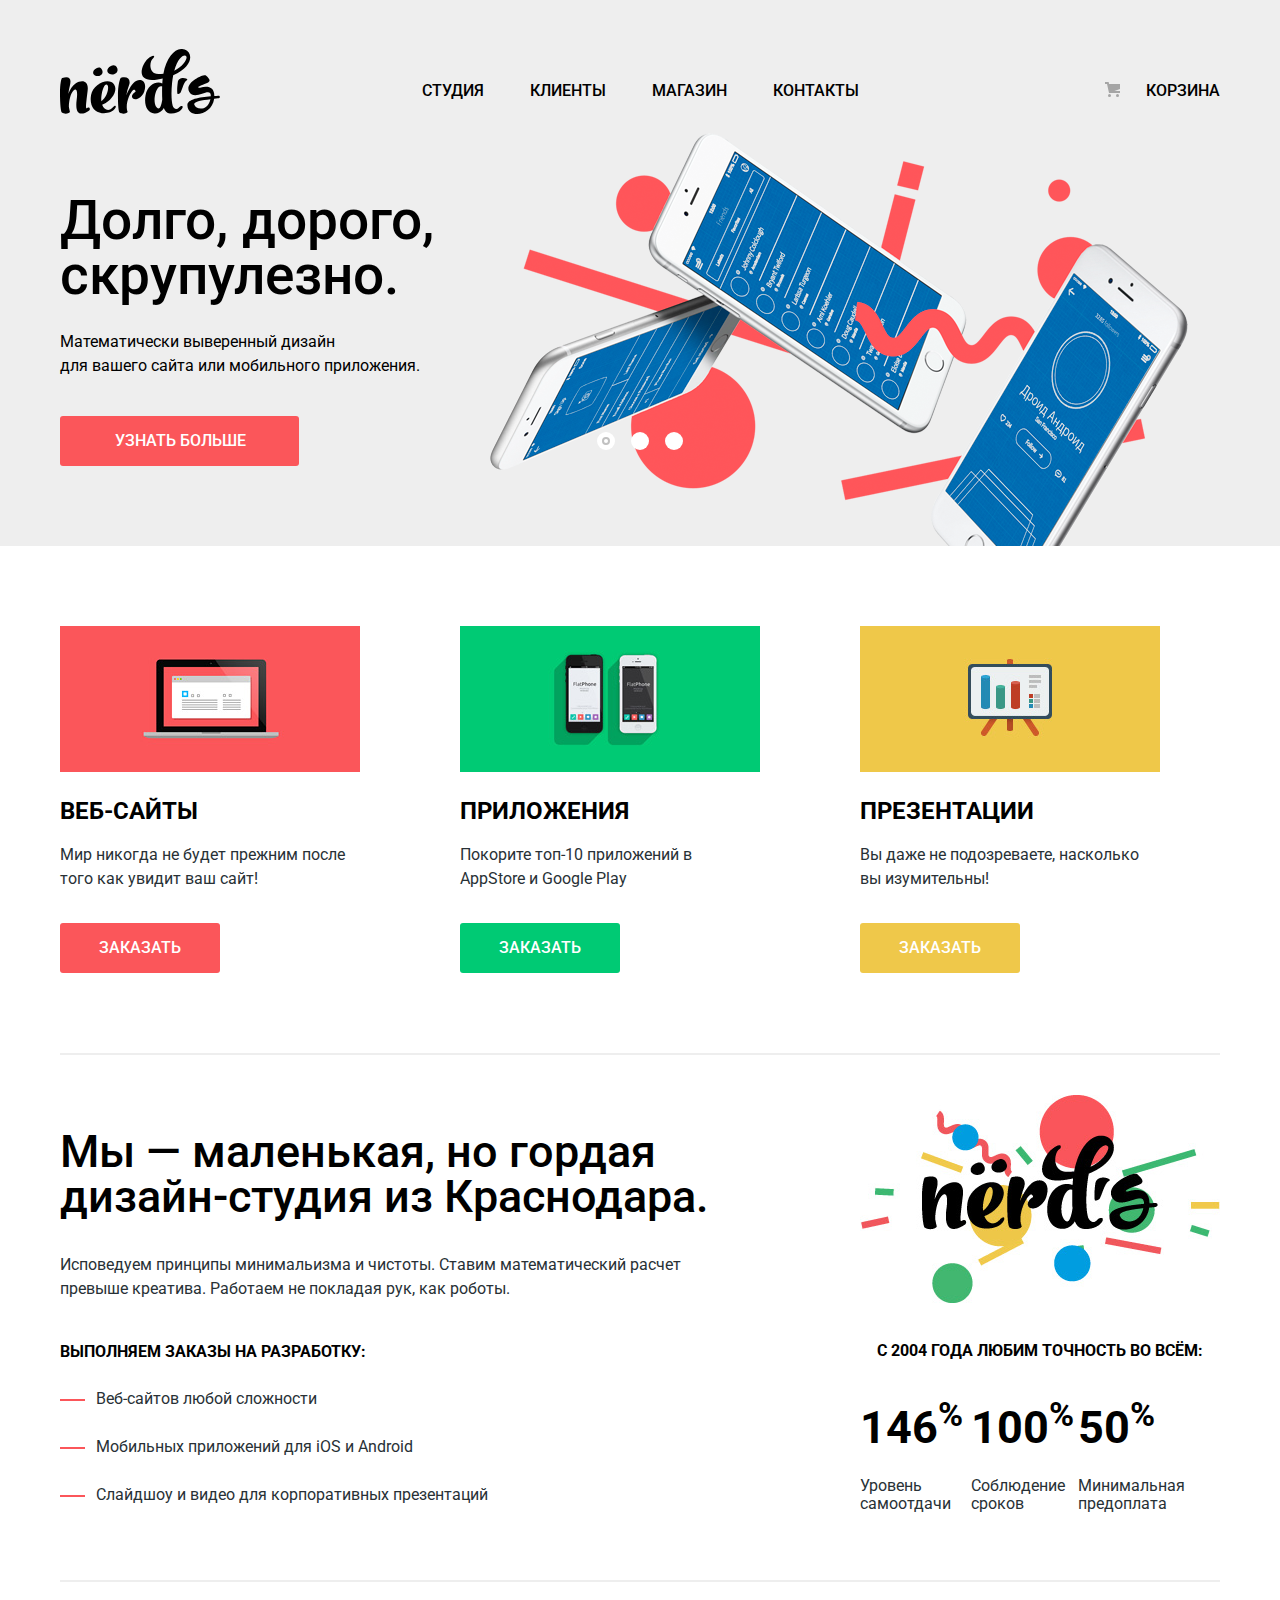
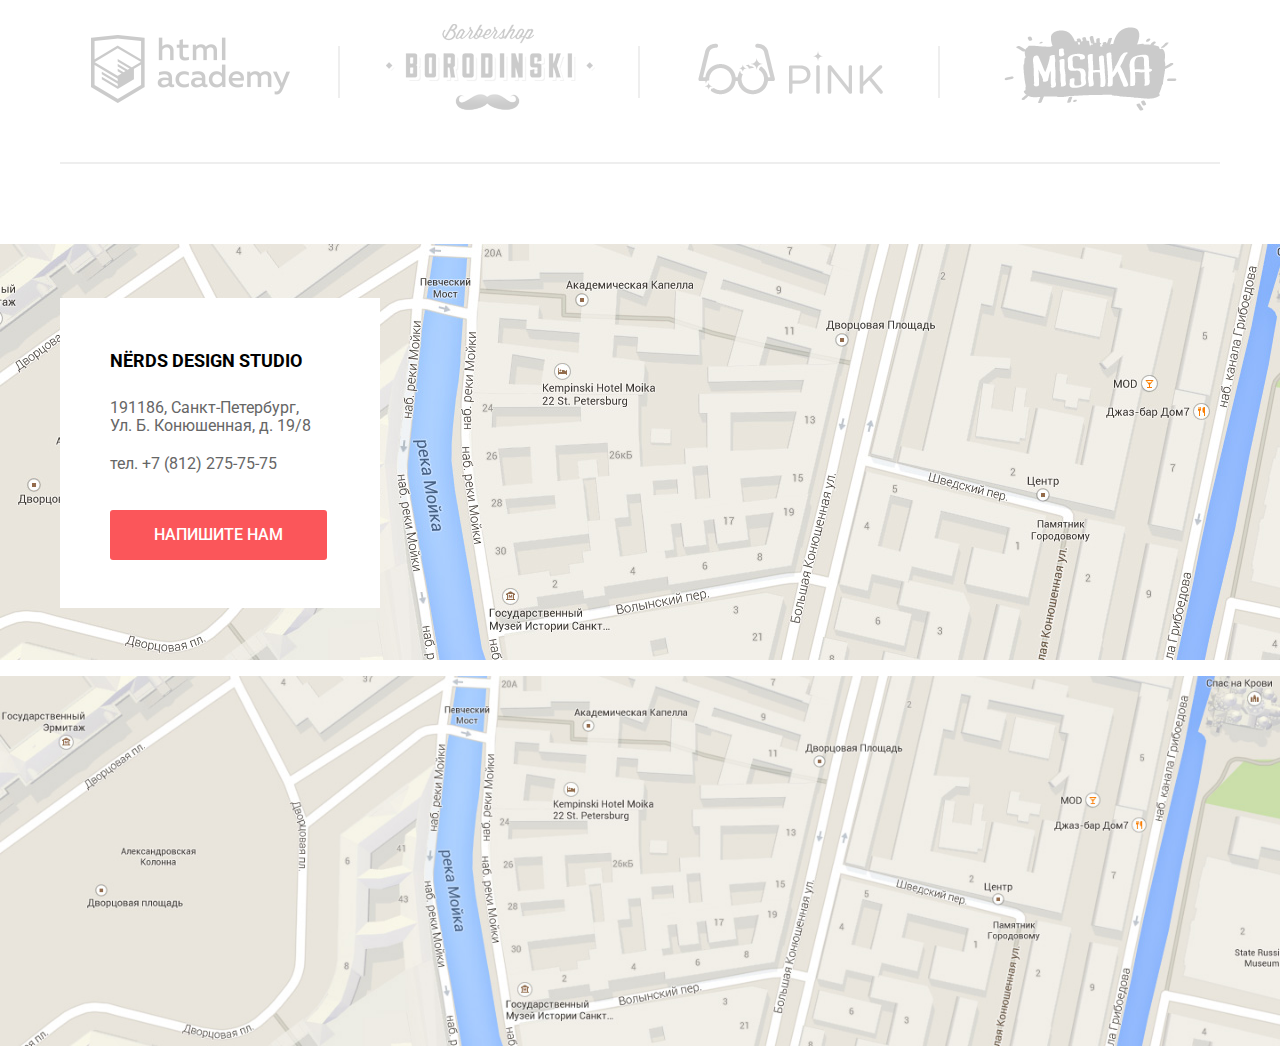
==== commit 1499f685: "Добавляет подложку для карты" ====
--- a/index.html
+++ b/index.html
@@ -164,10 +164,13 @@
               тел.<a href="tel:+78122757575"> +7 (812) 275-75-75</a>
             </p>
           </address>
-          <a class="button button-letter" href="mailto:email@mail.ru">Напишите нам</a>
+          <a class="button button-letter" href="#">Напишите нам</a>
         </div>
       </div>
       <iframe src="https://www.google.com/maps/embed?pb=!1m18!1m12!1m3!1d1998.6036253003151!2d30.320858716168583!3d59.9387191690541!2m3!1f0!2f0!3f0!3m2!1i1024!2i768!4f13.1!3m3!1m2!1s0x4696310fca145cc1%3A0x42b32648d8238007!2z0JHQvtC70YzRiNCw0Y8g0JrQvtC90Y7RiNC10L3QvdCw0Y8g0YPQuy4sIDE5LzgsINCh0LDQvdC60YIt0J_QtdGC0LXRgNCx0YPRgNCzLCAxOTExODY!5e0!3m2!1sru!2sru!4v1559846497113!5m2!1sru!2sru" width="100%" height="416" frameborder="0" style="border:0" allowfullscreen></iframe>
+      <p class="map-substrate">
+        <img src="img/map.jpg" alt="191186, Санкт-Петербург, Ул. Б. Конюшенная, д. 19/8" width="100%" height="416px">
+      </p>
     </section>
 
     <footer class="main-footer">
@@ -202,7 +205,7 @@
     </footer>
 
     <section class="modal modal-letter">
-    <h2>Напишите нам</h2>
+      <h2>Напишите нам</h2>
       <form class="letter-form" method="POST">
         <p class="form-group">
           <label for="letter-username-field">Ваше имя:</label>
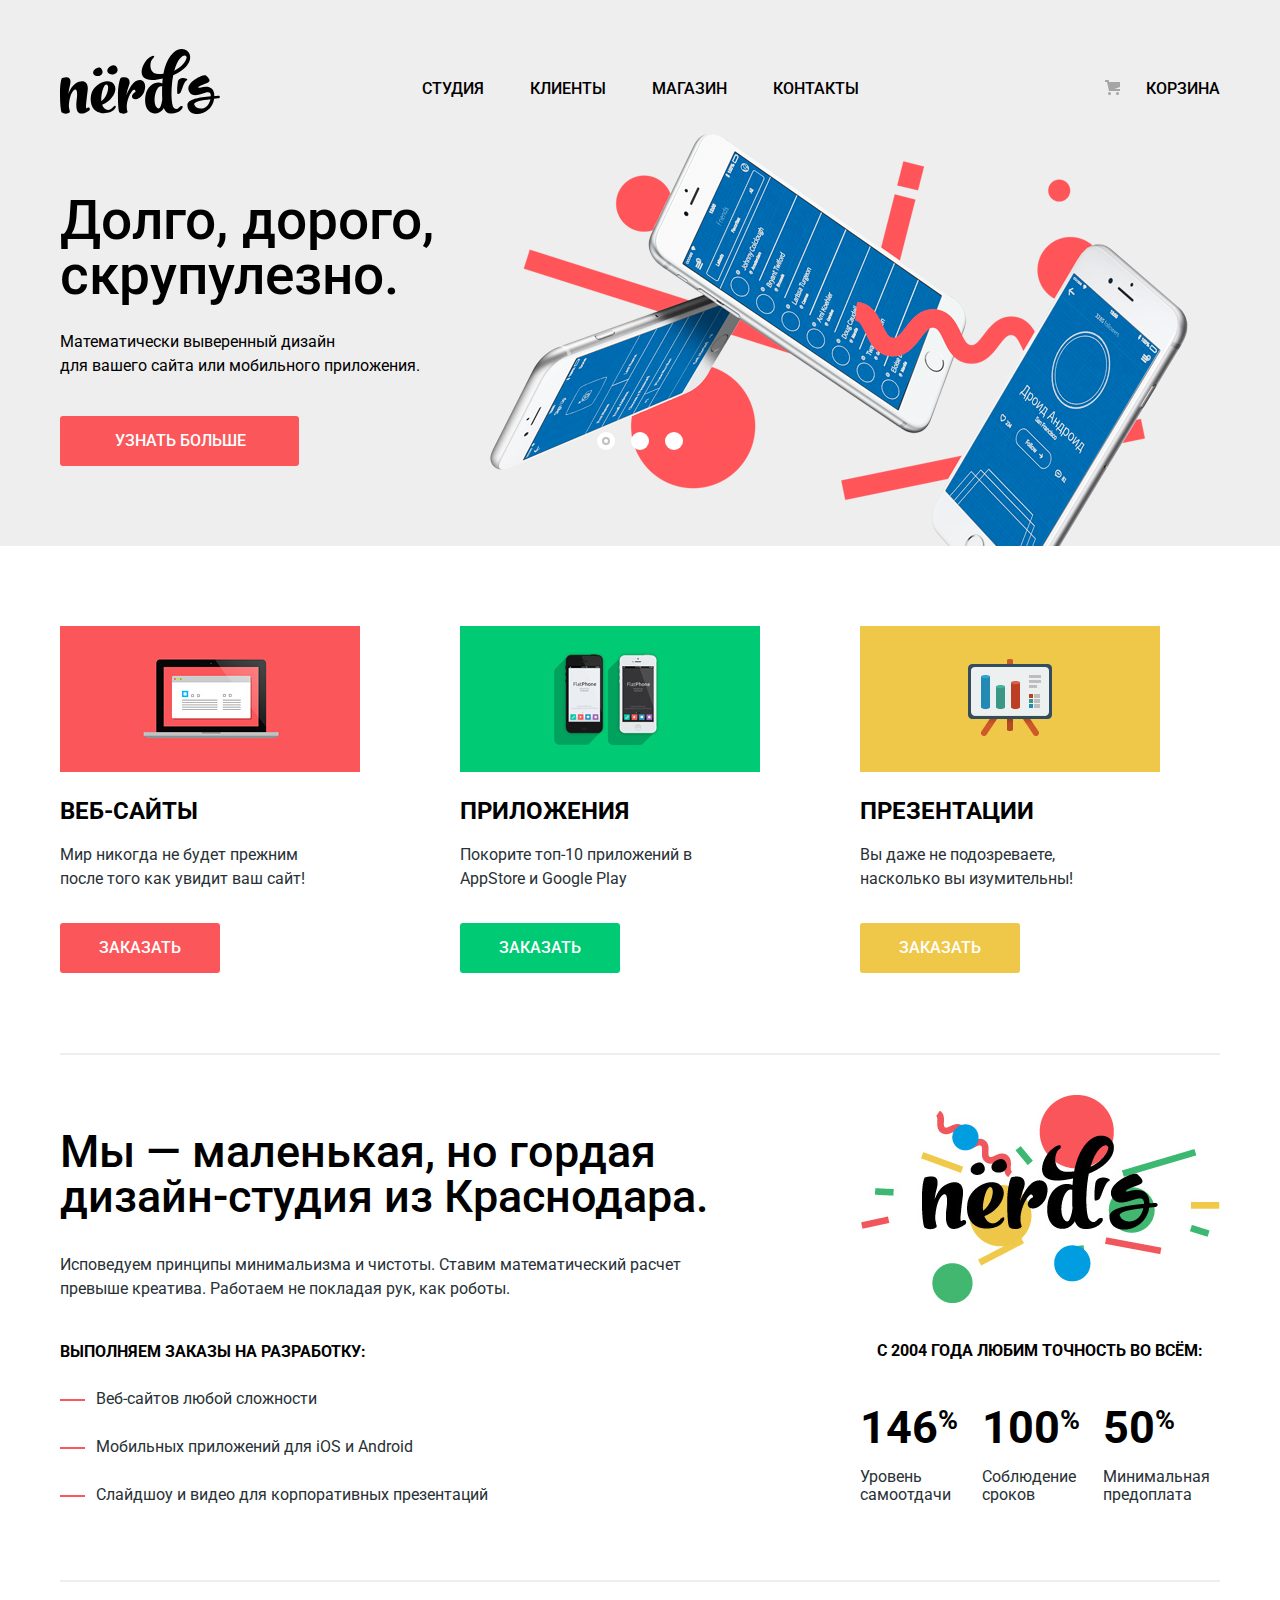
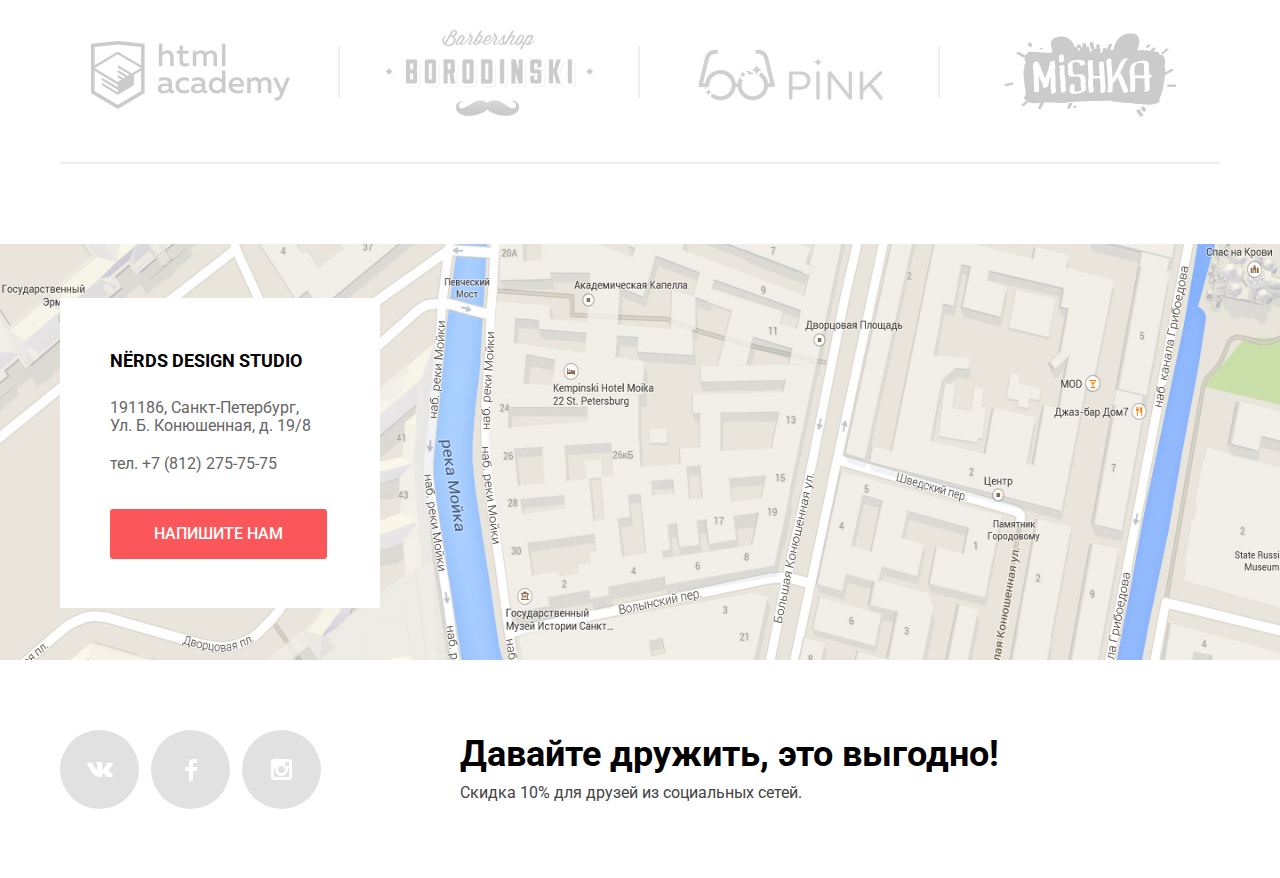
==== commit ba3eb01c: "добавляет некоторые элементы в поток" ====
--- a/index.html
+++ b/index.html
@@ -167,9 +167,9 @@
           <a class="button button-letter" href="#">Напишите нам</a>
         </div>
       </div>
-      <iframe src="https://www.google.com/maps/embed?pb=!1m18!1m12!1m3!1d1998.6036253003151!2d30.320858716168583!3d59.9387191690541!2m3!1f0!2f0!3f0!3m2!1i1024!2i768!4f13.1!3m3!1m2!1s0x4696310fca145cc1%3A0x42b32648d8238007!2z0JHQvtC70YzRiNCw0Y8g0JrQvtC90Y7RiNC10L3QvdCw0Y8g0YPQuy4sIDE5LzgsINCh0LDQvdC60YIt0J_QtdGC0LXRgNCx0YPRgNCzLCAxOTExODY!5e0!3m2!1sru!2sru!4v1559846497113!5m2!1sru!2sru" width="100%" height="416" frameborder="0" style="border:0" allowfullscreen></iframe>
+      <iframe src="https://www.google.com/maps/embed?pb=!1m18!1m12!1m3!1d1998.6036253003151!2d30.320858716168583!3d59.9387191690541!2m3!1f0!2f0!3f0!3m2!1i1024!2i768!4f13.1!3m3!1m2!1s0x4696310fca145cc1%3A0x42b32648d8238007!2z0JHQvtC70YzRiNCw0Y8g0JrQvtC90Y7RiNC10L3QvdCw0Y8g0YPQuy4sIDE5LzgsINCh0LDQvdC60YIt0J_QtdGC0LXRgNCx0YPRgNCzLCAxOTExODY!5e0!3m2!1sru!2sru!4v1559846497113!5m2!1sru!2sru" width="1440" height="416" style="border:0;" allowfullscreen></iframe>
       <p class="map-substrate">
-        <img src="img/map.jpg" alt="191186, Санкт-Петербург, Ул. Б. Конюшенная, д. 19/8" width="100%" height="416px">
+        <img src="img/map.jpg" alt="191186, Санкт-Петербург, Ул. Б. Конюшенная, д. 19/8" width="1440" height="416">
       </p>
     </section>
 
--- a/css/style.css
+++ b/css/style.css
@@ -160,6 +160,7 @@
 .site-navigation a,
 .user-basket a {
   display: block;
+  padding-bottom: 3px;
 
   color: #000000;
 }
@@ -167,7 +168,7 @@
 .site-navigation a:hover,
 .site-navigation a:focus,
 .user-basket a:hover,
-.user-basket a:hover {
+.user-basket a:focus {
   color: #fb565a;
 }
 
@@ -241,6 +242,8 @@
   height: 18px;
   padding: 8px;
   
+  vertical-align: middle;
+  
   border-radius: 50%;
   cursor: pointer;
 }
@@ -315,6 +318,12 @@
   border-radius: 50%;
 }
 
+.slide-1:focus ~ .slider-controls .slider-controls-item--1::after,
+.slide-2:focus ~ .slider-controls .slider-controls-item--2::after,
+.slide-3:focus ~ .slider-controls .slider-controls-item--3::after {
+  box-shadow: 0 0 0 2px #9dbff6;
+}
+
 .slider-item h3 {
   max-width: 600px;
   margin: 0;
@@ -364,8 +373,7 @@
 
 .services-item div {
   margin-bottom: 24px;
-
-  line-height: 0;
+  display: flex;
 }
 
 .services-item:nth-of-type(3n) {
@@ -385,6 +393,7 @@
 .services-item p {
   margin-top: 0;
   margin-bottom: 32px;
+  padding-right: 30px;
 
   font-size: 16px;
   line-height: 1.5;
@@ -431,7 +440,7 @@
 .about-wrapper {
   display: flex;
   justify-content: space-between;
-  padding-bottom: 67px;
+  padding-bottom: 73px;
 
   border-bottom: 2px solid #eeeeee;
 }
@@ -517,11 +526,20 @@
 
 .about-features dl {
   display: flex;
+  justify-content: space-between;
 }
 
 .about-features .percent-wrap {
   display: flex;
   flex-direction: column-reverse;
+  width: calc(100% / 3 - 10px / 3);
+  padding-right: 10px;
+}
+
+.percent-wrap sup {
+  top: -14px;
+
+  font-size: 60%;
 }
 
 .about-features dl,
@@ -537,7 +555,7 @@
 }
 
 .about-features dd {
-  margin-bottom: 27px;
+  margin-bottom: 18px;
   
   font-size: 45px;
   line-height: 1; /* По макету 10px */
@@ -596,6 +614,7 @@
 
 .partners-item a {
   opacity: 0.2;
+  padding-top: 6px;
 }
 
 .partners-item a:hover,
@@ -607,6 +626,10 @@
   opacity: 0.1;
 }
 
+.partners-link img {
+  vertical-align: bottom;
+}
+
 /* Как нас найти */
 
 .map {
@@ -616,13 +639,28 @@
   height: 416px;
   margin-bottom: 70px;
 
-  background: #ffffff url("../img/map.jpg") no-repeat top center;
-  background-size: cover;
+  /* background: #ffffff url("../img/map.jpg") no-repeat top center;
+  background-size: cover; */
 }
 
 .map .container {
   position: relative;
 
+  height: inherit;
+}
+
+.map-substrate {
+  position: absolute;
+  top: 0;
+  left: 0;
+
+  width: 100%;
+  height: 416px;
+  margin: 0;
+}
+
+.map-substrate img {
+  width: 100%;
   height: inherit;
 }
 
@@ -675,6 +713,8 @@
   top: 0;
   left: 0;
   z-index: 1;
+
+  width: 100%;
 }
 
 /* Каталог */
@@ -848,7 +888,7 @@
   user-select: none;
 }
 
-/* .filter-input-radio + label::before {
+.filter-input-radio + label::before {
   content: "";
   position: absolute;
   top: -3px;
@@ -876,7 +916,7 @@
 }
 
 .filter-input-radio + label:hover::before,
-.filter-input-radio + label:hover:focus {
+.filter-input-radio + label:focus::before {
   opacity: 1;
 }
 
@@ -912,26 +952,26 @@
 }
 
 .filter-input-checkbox + label:hover::before,
-.filter-input-checkbox + label:hover:focus {
+.filter-input-checkbox + label:focus::before {
   opacity: 1;
 }
 
 .filter-input-checkbox + label:hover:disabled {
   opacity: 0.1;
-} */
+}
 
 .filter-input + label {
   line-height: 1.25;
   color: #283136;
 }
 
-.filter-input:hover + label,
-.filter-input:focus + label {
-  color: #283136;
-}
-
 .filter-input:disabled + label {
   color: rgba(40, 49, 54, 0.3);
+}
+
+.filter-input-radio:focus + label,
+.filter-input-checkbox:focus + label {
+  box-shadow: 0 0 0 2px #9dbff6;
 }
 
 .grey-button {
@@ -1035,7 +1075,7 @@
   width: 760px;
   display: flex;
   flex-direction: column;
-  margin-left: 140px;
+  margin: 0 0 45px 140px;
 }
 
 .works-list {
@@ -1081,11 +1121,13 @@
   background-color: #eeeeee;
 }
 
-.works-item:hover .works-description {
+.works-item:hover .works-description,
+.works-item:focus .works-description {
   display: block;
 }
 
-.works-item:hover .browser {
+.works-item:hover .browser,
+.works-item:focus .browser {
   opacity: 1;
 }
 
@@ -1139,24 +1181,35 @@
 }
 
 .pagination-item {
+  box-sizing: border-box;
+  width: 50px;
+  height: 50px;
   margin-right: 11px;
-
-  line-height: 1.13;
-  text-align: center;
 }
 
 .pagination-item:last-of-type {
   margin-right: 0;
+  width: auto;
 }
 
 .pagination-item a {
-  display: inline-block;
-  padding: 19px 21px;
+  width: 100%;
+  height: 100%;
+  display: flex;
+  justify-content: center;
+  align-items: center;
+  padding-top: 19px;
+  padding-bottom: 16px;
 
   color: #000000;
-  vertical-align: middle;
-
   background-color: #eeeeee;
+}
+
+.pagination-item:last-of-type a {
+  padding-left: 78px;
+  padding-right: 78px;
+
+  text-transform: uppercase;
 }
 
 .pagination-item a:hover,
@@ -1185,6 +1238,7 @@
 
   background-color: #ffffff;
   border: 3px solid #dbdbdb;
+  box-shadow: none;
 }
 
 /* Footer */
@@ -1281,7 +1335,7 @@
   box-shadow: 0 20px 40px 0 rgba(0, 1, 1, 0.75);
 }
 
-/* .modal h2 {
+.modal h2 {
   margin: 0;
   margin-bottom: 49px;
 
@@ -1378,4 +1432,4 @@
   background: url("../img/close-cross.svg") no-repeat top center;
   opacity: 0.3;
   border: 0;
-} */
+}
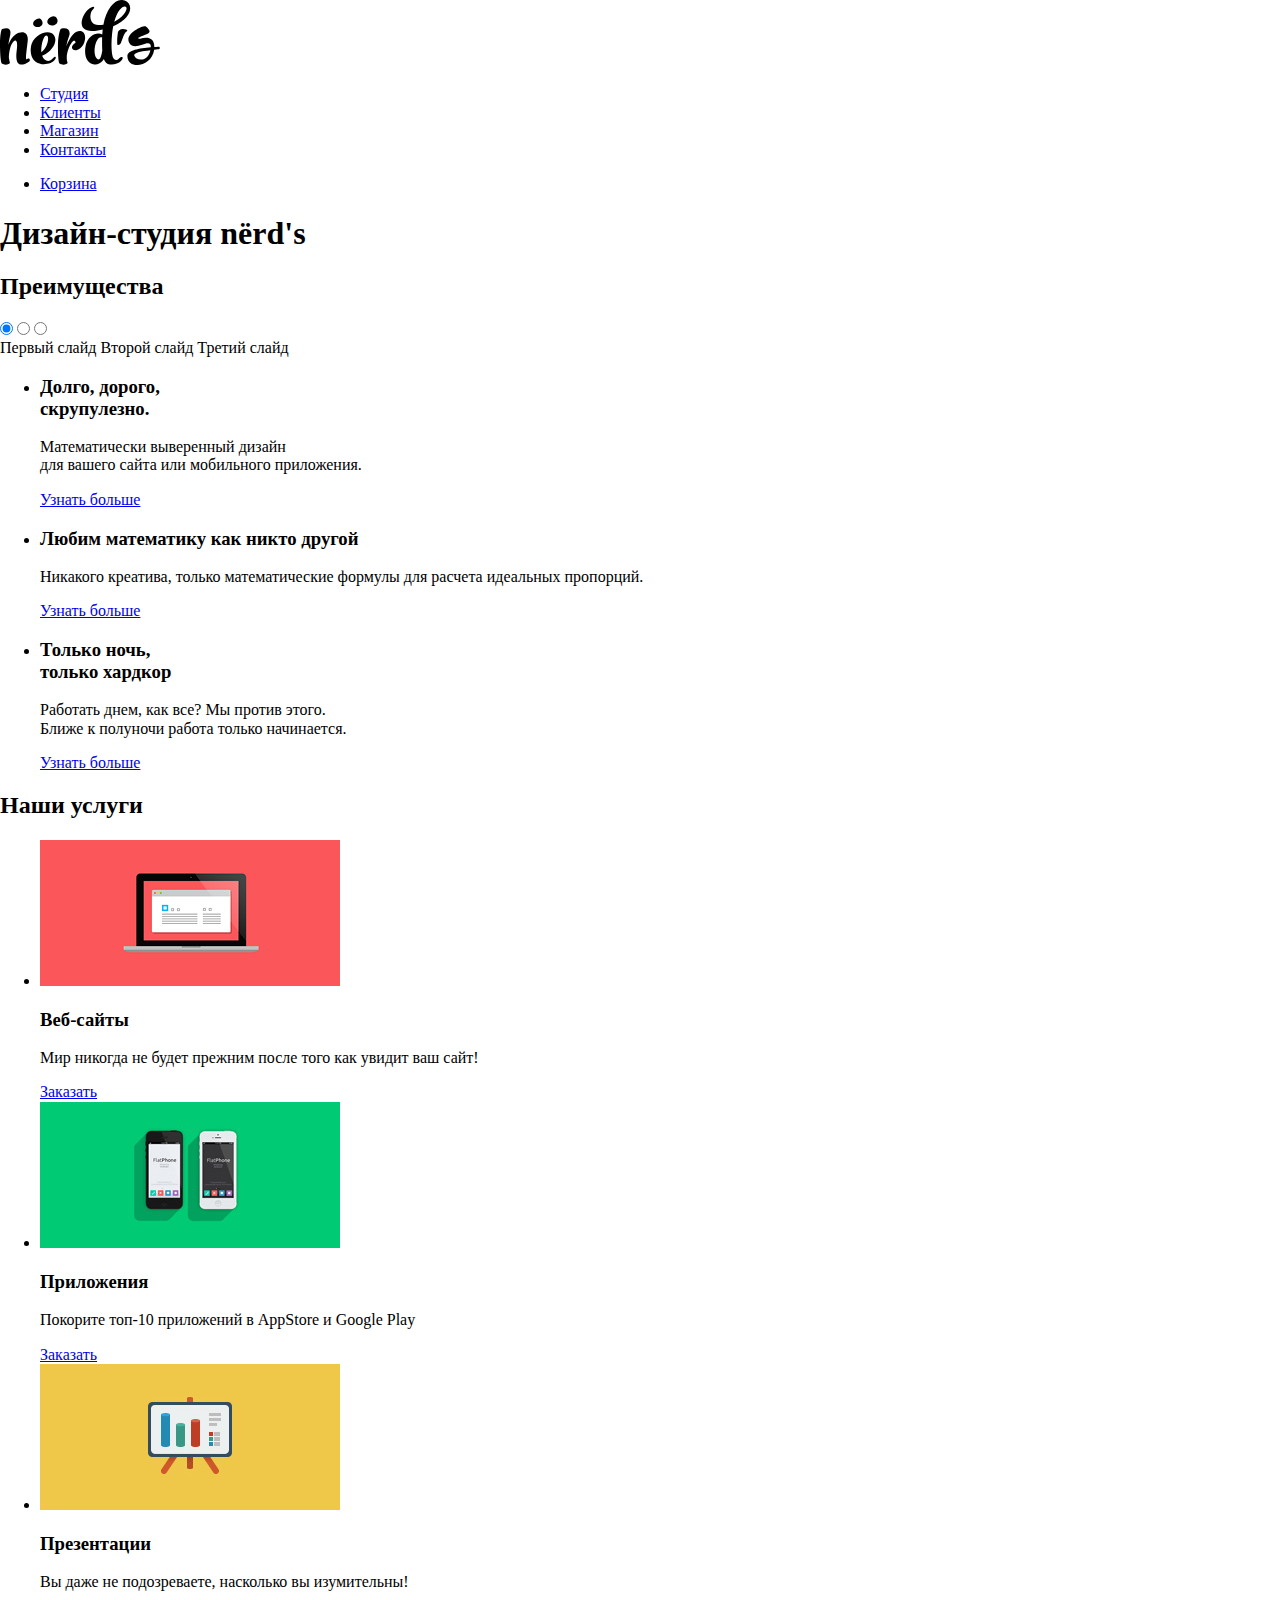
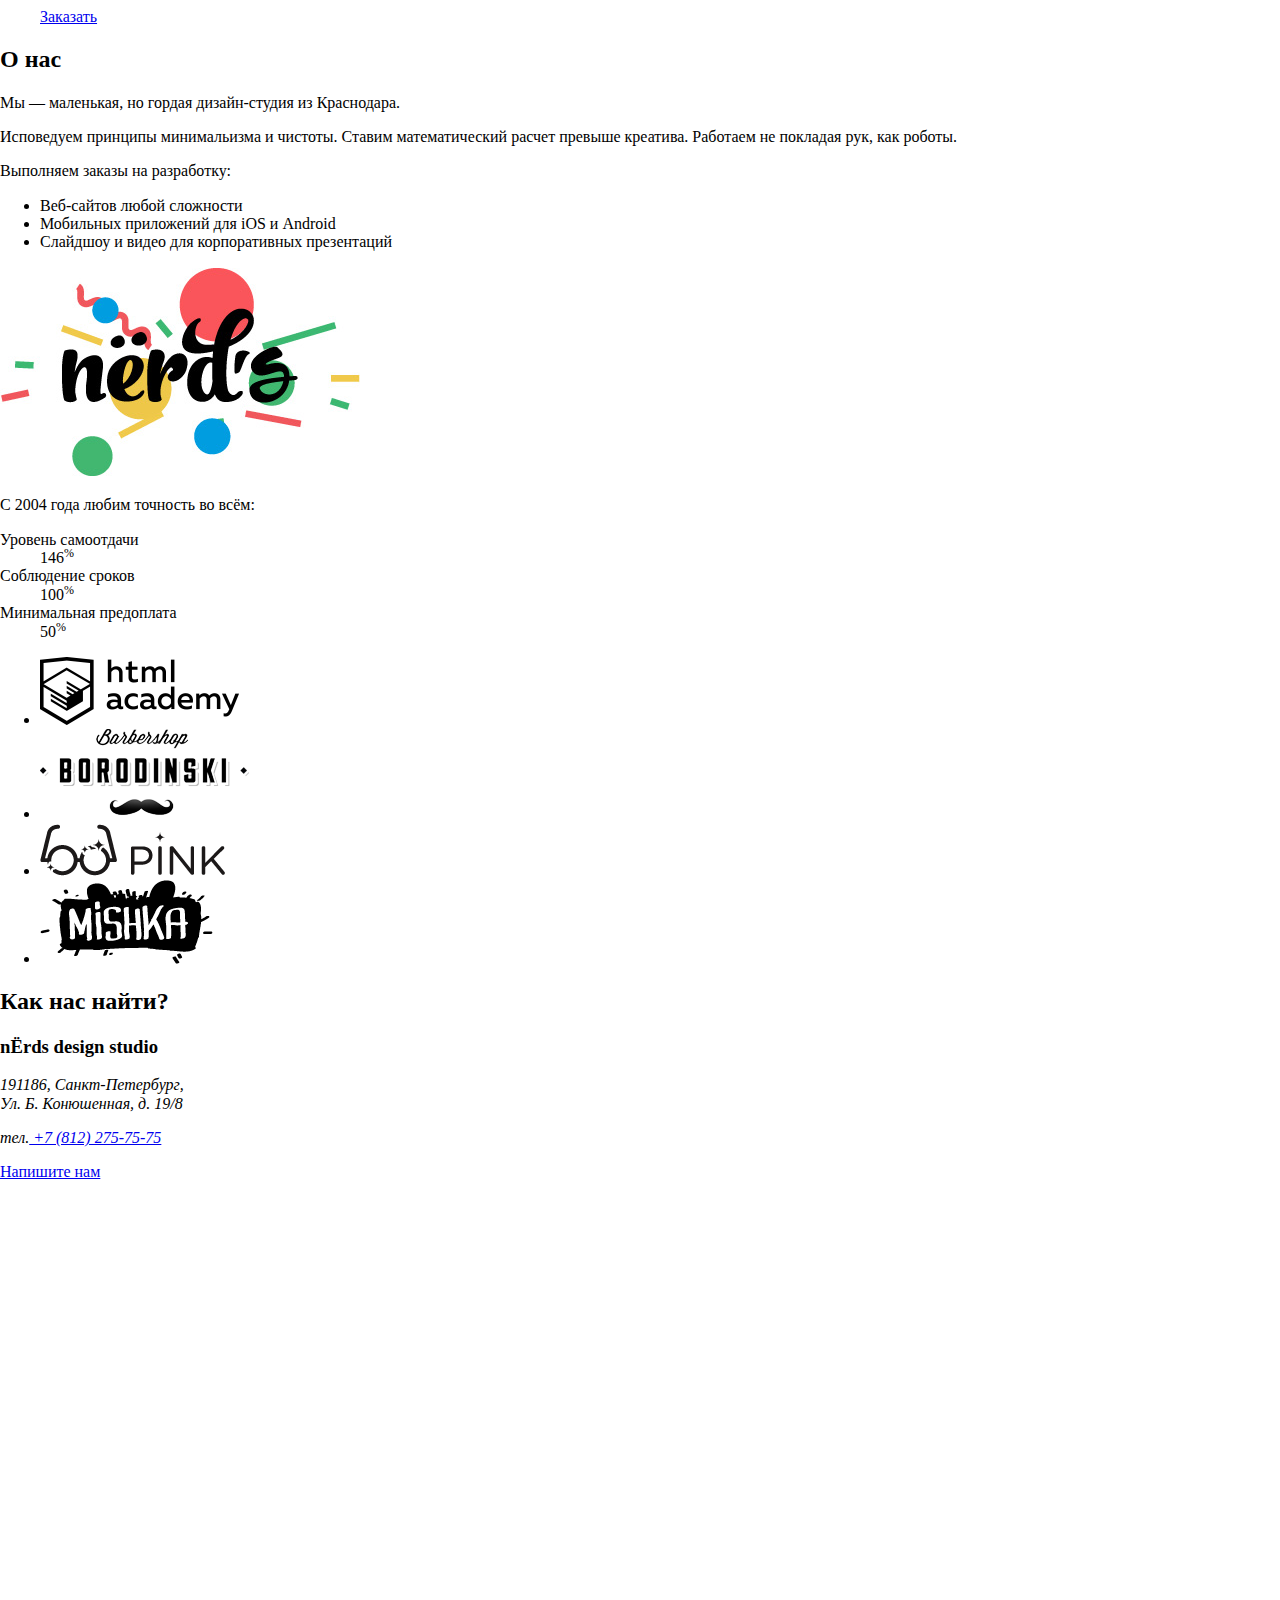
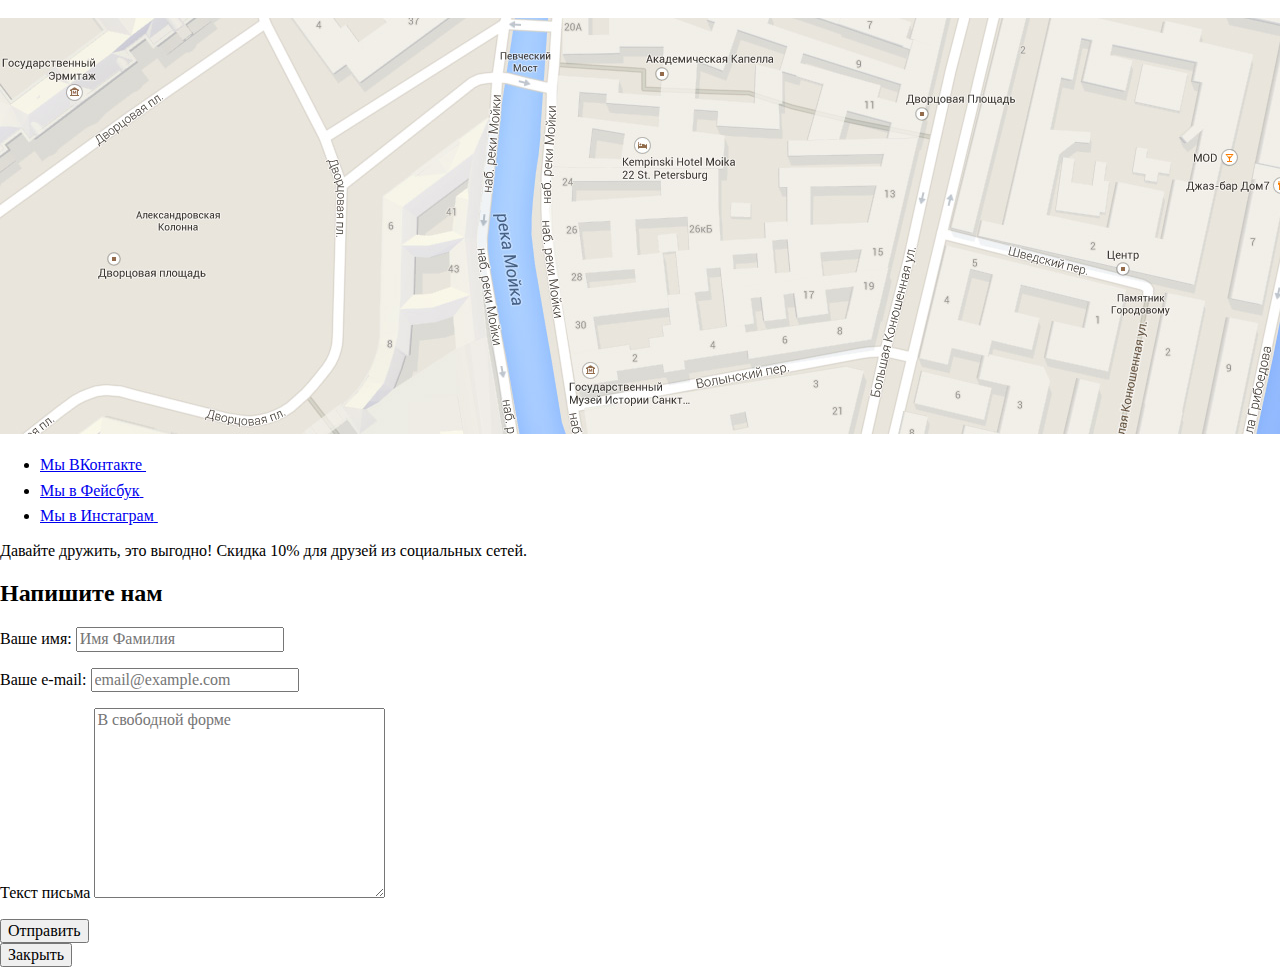
==== commit 39242898: "Добавляет минимизированные файлы js и css" ====
--- a/index.html
+++ b/index.html
@@ -5,7 +5,7 @@
     <title>HTML Academy: Нёрдс - Главная</title>
     <link href="https://fonts.googleapis.com/css?family=Roboto:400,500,700&display=swap&subset=cyrillic" rel="stylesheet">
     <link rel="stylesheet" href="css/normalize.css">
-    <link rel="stylesheet" href="css/style.css">
+    <link rel="stylesheet" href="css/style.min.css">
   </head>
   <body>
     <header class="main-header">
@@ -136,7 +136,7 @@
         </div>
         <ul class="partners-list">
           <li class="partners-item">
-            <a class="partners-link" href="#"><img src="img/logo-1.png" alt="Сайт HTMLAcademy" width="199" height="68"></a>
+            <a class="partners-link" href="https://htmlacademy.ru/intensive/htmlcss"><img src="img/logo-1.png" alt="Сайт HTMLAcademy" width="199" height="68"></a>
           </li>
           <li class="partners-item">
             <a class="partners-link" href="#"><img src="img/logo-2.png" alt="Сайт Барбершопа &laquo;Borodinski&raquo;" width="209" height="90"></a>
@@ -206,7 +206,7 @@
 
     <section class="modal modal-letter">
       <h2>Напишите нам</h2>
-      <form class="letter-form" method="POST">
+      <form class="letter-form" action="https://echo.htmlacademy.ru" method="POST">
         <p class="form-group">
           <label for="letter-username-field">Ваше имя:</label>
           <input type="text" name="name" id="letter-username-field" placeholder="Имя Фамилия">
@@ -224,5 +224,6 @@
       <button class="modal-close" type="button">Закрыть</button>
     </section>
 
+    <script src="js/main.min.js"></script>
   </body>
 </html>
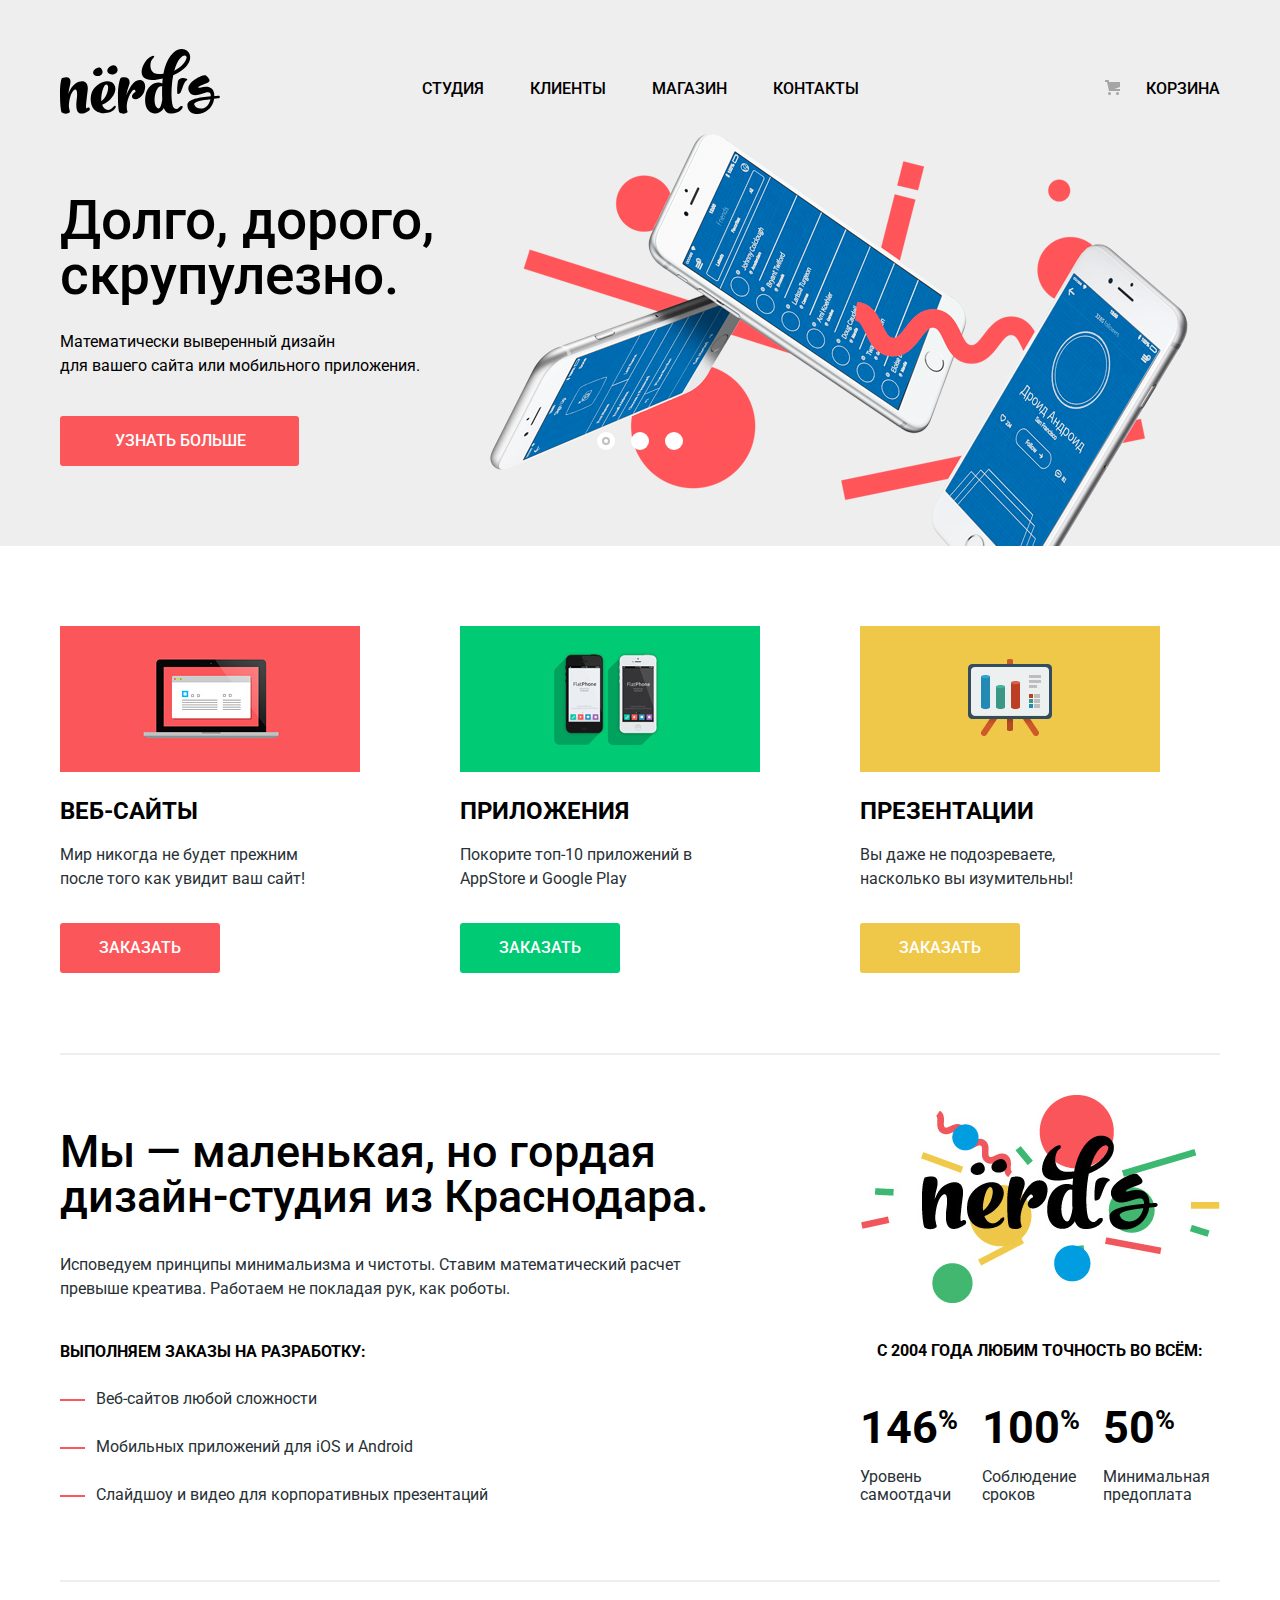
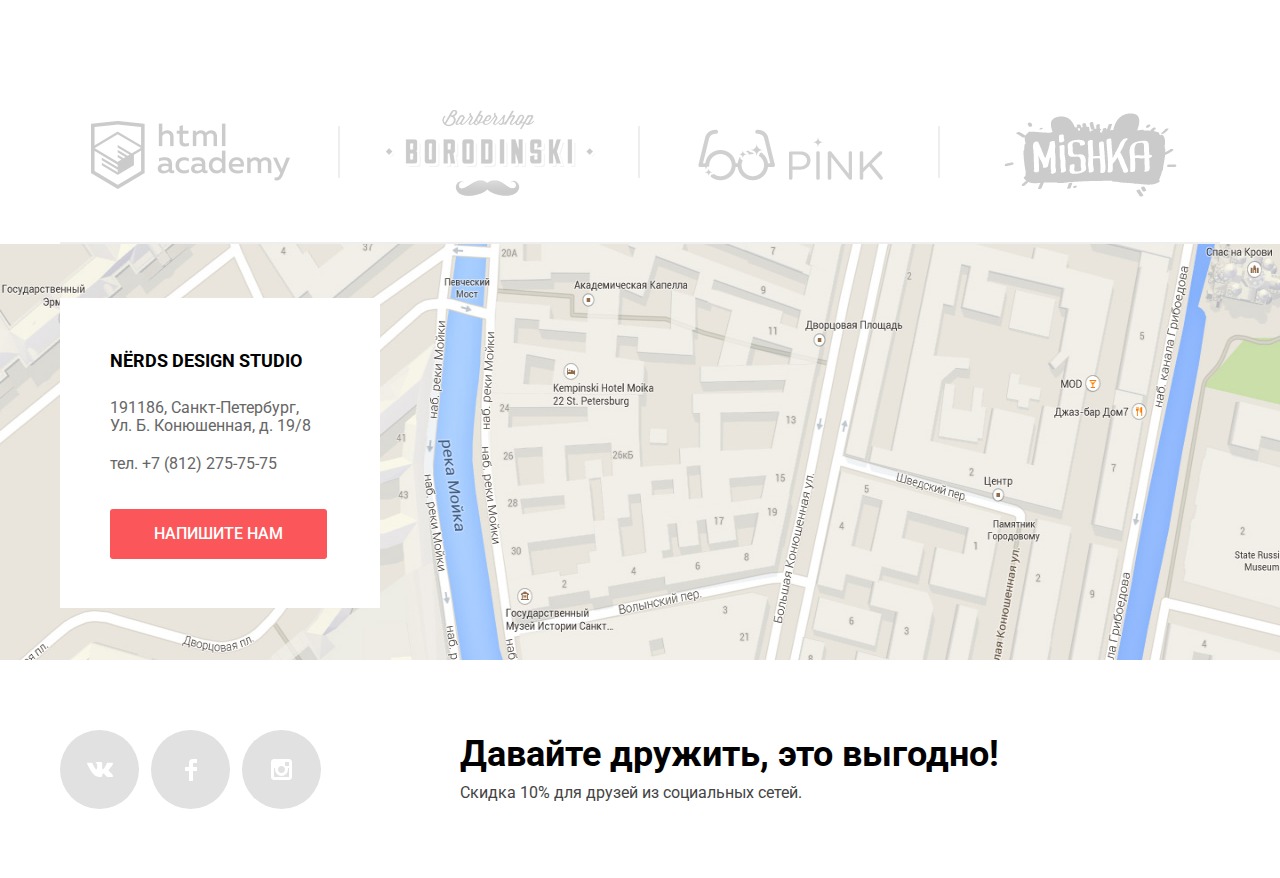
==== commit fed49d00: "Выделяет партнеров в отдельную секцию" ====
--- a/index.html
+++ b/index.html
@@ -134,18 +134,30 @@
             </dl>
           </div>
         </div>
+      </section>
+
+      <section class="partners">
+        <h2 class="visually-hidden">Наши партнеры</h2>
         <ul class="partners-list">
           <li class="partners-item">
-            <a class="partners-link" href="https://htmlacademy.ru/intensive/htmlcss"><img src="img/logo-1.png" alt="Сайт HTMLAcademy" width="199" height="68"></a>
-          </li>
-          <li class="partners-item">
-            <a class="partners-link" href="#"><img src="img/logo-2.png" alt="Сайт Барбершопа &laquo;Borodinski&raquo;" width="209" height="90"></a>
-          </li>
-          <li class="partners-item">
-            <a class="partners-link" href="#"><img src="img/logo-3.png" alt="Сайт PiNK" width="185" height="52"></a>
-          </li>
-          <li class="partners-item">
-            <a class="partners-link" href="#"><img src="img/logo-4.png" alt="Сайт MiSHKA" width="173" height="84"></a>
+            <a class="partners-link" href="https://htmlacademy.ru/intensive/htmlcss">
+              <img src="img/logo-1.png" alt="Сайт HTMLAcademy" width="199" height="68">
+            </a>
+          </li>
+          <li class="partners-item">
+            <a class="partners-link" href="#">
+              <img src="img/logo-2.png" alt="Сайт Барбершопа &laquo;Borodinski&raquo;" width="209" height="90">
+            </a>
+          </li>
+          <li class="partners-item">
+            <a class="partners-link" href="#">
+              <img src="img/logo-3.png" alt="Сайт PiNK" width="185" height="52">
+            </a>
+          </li>
+          <li class="partners-item">
+            <a class="partners-link" href="#">
+              <img src="img/logo-4.png" alt="Сайт MiSHKA" width="173" height="84">
+            </a>
           </li>
         </ul>
       </section>
@@ -164,7 +176,7 @@
               тел.<a href="tel:+78122757575"> +7 (812) 275-75-75</a>
             </p>
           </address>
-          <a class="button button-letter" href="#">Напишите нам</a>
+          <a class="button button-letter" href="writeus.html">Напишите нам</a>
         </div>
       </div>
       <iframe src="https://www.google.com/maps/embed?pb=!1m18!1m12!1m3!1d1998.6036253003151!2d30.320858716168583!3d59.9387191690541!2m3!1f0!2f0!3f0!3m2!1i1024!2i768!4f13.1!3m3!1m2!1s0x4696310fca145cc1%3A0x42b32648d8238007!2z0JHQvtC70YzRiNCw0Y8g0JrQvtC90Y7RiNC10L3QvdCw0Y8g0YPQuy4sIDE5LzgsINCh0LDQvdC60YIt0J_QtdGC0LXRgNCx0YPRgNCzLCAxOTExODY!5e0!3m2!1sru!2sru!4v1559846497113!5m2!1sru!2sru" width="1440" height="416" style="border:0;" allowfullscreen></iframe>
@@ -179,19 +191,16 @@
           <ul>
             <li>
               <a class="social-link" href="#">
-              <span class="visually-hidden">Мы ВКонтакте</span>
-              <img src="img/vk.svg" alt="Мы ВКонтакте" width="26" height="15">
+                <img src="img/vk.svg" alt="Мы ВКонтакте" width="26" height="15">
               </a>
             </li>
             <li>
               <a class="social-link" href="#">
-                <span class="visually-hidden">Мы в Фейсбук</span>
                 <img src="img/fb.svg" alt="Мы в Фейсбук" width="12" height="22">
               </a>
             </li>
             <li>
               <a class="social-link" href="#">
-                <span class="visually-hidden">Мы в Инстаграм</span>
                 <img src="img/insta.svg" alt="Мы в Инстаграм" width="21" height="21">
               </a>
             </li>
--- a/css/style.min.css
+++ b/css/style.min.css
@@ -0,0 +1 @@
+html{-webkit-box-sizing:border-box;box-sizing:border-box}*,:before,:after{-webkit-box-sizing:inherit;box-sizing:inherit}body{margin:0;padding:0;font-family:"Roboto",Arial,sans-serif;font-size:16px;line-height:1.5;color:#000;background-color:#fff}.container{width:1200px;margin:0 auto;padding:0 20px}a{text-decoration:none}img{max-width:100%;height:auto}.visually-hidden:not(:focus):not(:active),input[type="checkbox"].visually-hidden,input[type="radio"].visually-hidden{position:absolute;width:1px;height:1px;margin:-1px;border:0;padding:0;white-space:nowrap;-webkit-clip-path:inset(100%);clip-path:inset(100%);clip:rect(0 0 0 0);overflow:hidden}.inner-page h1{margin:0;padding-top:78px;font-size:55px;line-height:1;text-align:center}.inner-page main.container{margin-top:55px}.button{display:inline-block;font:inherit;color:#fff;font-size:16px;line-height:1;text-align:center;font-weight:500;text-decoration:none;text-transform:uppercase;vertical-align:middle;background-color:#fb565a;border-radius:3px;border:none}.button:hover,.button:focus{background-color:#e74246}.button:active{color:rgba(255,255,255,0.3);background-color:#d7373b;-webkit-box-shadow:inset 0 3px 0 0 rgba(0,1,1,0.1);box-shadow:inset 0 3px 0 0 rgba(0,1,1,0.1)}.main-header{background-color:#eee}.main-header-logo{width:160px;height:65px}.main-header-logo:hover,.main-header-logo:focus{opacity:.8}.main-header-logo:active{opacity:.3}.main-navigation{display:-webkit-box;display:-ms-flexbox;display:flex;-webkit-box-align:center;-ms-flex-align:center;align-items:center;padding:49px 0 0;color:#000;line-height:1.88;font-weight:500;font-size:16px;text-transform:uppercase;background-color:#eee}.site-navigation,.user-basket{display:-webkit-box;display:-ms-flexbox;display:flex;-ms-flex-wrap:wrap;flex-wrap:wrap;margin:19px 0 0;padding-left:0;list-style:none}.site-navigation{width:500px;margin-left:202px}.user-basket{max-width:160px;margin-left:auto}.site-navigation li,.user-basket li{padding-right:46px}.site-navigation li:last-child,.user-basket li:last-child{padding-right:0}.site-navigation a,.user-basket a{display:block;padding-bottom:3px;color:#000}.site-navigation a:hover,.site-navigation a:focus,.user-basket a:hover,.user-basket a:focus{color:#fb565a}.site-navigation a:active,.user-basket a:active{color:rgba(0,0,0,0.3)}.site-navigation-current{border-bottom:2px solid #fb565a}a.site-navigation-current:hover,a.site-navigation-current:focus,a.site-navigation-current:active{color:#000}.user-basket .basket-link{position:relative;padding-left:41px}.basket-link::before{content:"";position:absolute;top:6px;left:0;width:15px;height:15px;background:url(../img/basket-icon.svg) no-repeat 0 0;opacity:.3}.slider{position:relative;background-color:#eee}.slider .container{padding-top:10px}.slider-controls{position:absolute;left:50%;bottom:104px;z-index:100;width:160px;height:18px;text-align:center;font-size:0;-webkit-transform:translateX(-50%);-ms-transform:translateX(-50%);transform:translateX(-50%);-webkit-box-sizing:content-box;box-sizing:content-box}.slider-controls label{position:relative;display:inline-block;width:18px;height:18px;padding:8px;vertical-align:middle;border-radius:50%;cursor:pointer}.slider-controls label::after{content:"";position:absolute;top:8px;left:8px;z-index:1;width:18px;height:18px;background:#fff;border-radius:50%}.slider-list{margin:0;padding:0;list-style:none}.slider-item{display:none;padding:69px 0 80px}.slider-item:nth-child(1){background:url(../img/slide-1.png) no-repeat 93% 9px}.slider-item:nth-child(2){background:url(../img/slide-2.png) no-repeat 100% 0}.slider-item:nth-child(3){background:url(../img/slide-3.png) no-repeat 100% 20px}.slide-1:checked ~ .slider-list .slider-item:nth-child(1){display:block}.slide-2:checked ~ .slider-list .slider-item:nth-child(2){display:block}.slide-3:checked ~ .slider-list .slider-item:nth-child(3){display:block}.slide-1:checked ~ .slider-controls .slider-controls-item--1::before,.slide-2:checked ~ .slider-controls .slider-controls-item--2::before,.slide-3:checked ~ .slider-controls .slider-controls-item--3::before{content:"";position:absolute;left:50%;top:50%;z-index:2;width:4px;height:4px;margin:-4px;background-color:inherit;border:2px solid #c1c1c1;border-radius:50%}.slide-1:focus ~ .slider-controls .slider-controls-item--1::after,.slide-2:focus ~ .slider-controls .slider-controls-item--2::after,.slide-3:focus ~ .slider-controls .slider-controls-item--3::after{-webkit-box-shadow:0 0 0 2px #9dbff6;box-shadow:0 0 0 2px #9dbff6}.slider-item h3{max-width:600px;margin:0;margin-bottom:27px;font-size:55px;line-height:55px;font-weight:500}.slider-item p{max-width:430px;margin:0;margin-bottom:38px}main.container{margin:80px auto 0}.slider-item-button{padding:17px 53px 17px 55px}.services{padding-bottom:80px;border-bottom:2px solid #eee}.services-list{display:-webkit-box;display:-ms-flexbox;display:flex;-ms-flex-wrap:wrap;flex-wrap:wrap;-webkit-box-pack:start;-ms-flex-pack:start;justify-content:flex-start;margin:0;padding:0;list-style:none}.services-item{width:300px;margin-right:100px}.services-item div{margin-bottom:24px;display:-webkit-box;display:-ms-flexbox;display:flex}.services-item:nth-of-type(3n){margin-right:0}.services-item h3{margin-top:0;margin-bottom:17px;font-size:24px;line-height:1.25;font-weight:700;text-transform:uppercase}.services-item p{margin-top:0;margin-bottom:32px;padding-right:30px;font-size:16px;line-height:1.5;color:#283136}.services-button{padding:17px 39px}.green-button{background-color:#00ca74}.green-button:hover,.green-button:focus{background-color:#00bc6c}.green-button:active{background-color:#00aa62}.yellow-button{background-color:#efc84a}.yellow-button:hover,.yellow-button:focus{background-color:#eab534}.yellow-button:active{background-color:#e5a722}.about{padding-top:40px;padding-bottom:80px}.about-wrapper{display:-webkit-box;display:-ms-flexbox;display:flex;-webkit-box-pack:justify;-ms-flex-pack:justify;justify-content:space-between;padding-bottom:73px;border-bottom:2px solid #eee}.about-info{width:660px;padding-top:34px}.about-slogan{display:block;margin-bottom:34px;font-size:45px;line-height:1;font-weight:500}.about-info p{margin-top:0;margin-bottom:39px;color:#283136}.about-order-list{display:block;margin-bottom:23px;text-transform:uppercase;font-weight:700}.about-list{margin:0;padding:0;color:#283136;list-style:none}.about-list li{position:relative;padding-left:36px;margin-bottom:24px}.about-list li:last-child{margin-bottom:0}.about-list li::before{content:"";position:absolute;top:50%;left:0;width:25px;height:2px;background-color:#fb565a}.about-features{width:360px}.about-logo-wrap{margin:0;margin-bottom:29px}.about-features span{display:block;margin:0 0 42px 17px;font-weight:700;text-transform:uppercase}.about-features dl{display:-webkit-box;display:-ms-flexbox;display:flex;-webkit-box-pack:justify;-ms-flex-pack:justify;justify-content:space-between}.about-features .percent-wrap{display:-webkit-box;display:-ms-flexbox;display:flex;-webkit-box-orient:vertical;-webkit-box-direction:reverse;-ms-flex-direction:column-reverse;flex-direction:column-reverse;width:calc(100% / 3 - 10px / 3);padding-right:10px}.percent-wrap sup{top:-14px;font-size:60%}.about-features dl,.about-features dt,.about-features dd{padding:0;margin:0}.about-features dt{line-height:1.13;color:#283136}.about-features dd{margin-bottom:18px;font-size:45px;line-height:1;font-weight:700}.partners-list{min-height:180px;display:-webkit-box;display:-ms-flexbox;display:flex;-ms-flex-wrap:wrap;flex-wrap:wrap;margin:0;padding-left:0;list-style:none;border-bottom:2px solid #eee}.partners-item{position:relative;width:280px;min-height:inherit;display:-webkit-box;display:-ms-flexbox;display:flex;-webkit-box-align:center;-ms-flex-align:center;align-items:center;-webkit-box-pack:center;-ms-flex-pack:center;justify-content:center;padding-right:20px;margin-right:20px}.partners-item:nth-of-type(4n){width:260px;padding-right:0;margin-right:0}.partners-list li::after{content:"";position:absolute;top:50%;right:0;width:2px;height:52px;margin-top:-26px;background-color:#eee}.partners-list li:last-of-type::after{content:none}.partners-item a{opacity:.2;padding-top:6px}.partners-item a:hover,.partners-item a:focus{opacity:1}.partners-item a:active{opacity:.1}.partners-link img{vertical-align:bottom}.map{position:relative;width:100%;height:416px;margin-bottom:70px}.map .container{position:relative;height:inherit}.map-substrate{position:absolute;top:0;left:0;width:100%;height:416px;margin:0}.map-substrate img{width:100%;height:inherit}.map-contacts-wrapper{position:absolute;top:13%;left:20px;z-index:2;width:320px;height:310px;padding:48px 50px;background-color:#fff}.map h3{margin-top:0;margin-bottom:23px;font-size:18px;line-height:1.67;font-weight:700;text-transform:uppercase}.map-contacts{margin-bottom:36px;color:#666;line-height:1.13;font-style:normal}.map-contacts a{color:#666}.map-contacts p{margin-top:20px;margin-bottom:0}.button-letter{padding:17px 44px}.map iframe{position:absolute;top:0;left:0;z-index:1;width:100%}.inner-page .main-header{padding-bottom:107px}.main-wrapper{display:-webkit-box;display:-ms-flexbox;display:flex}.filters{width:260px}.filter ul{margin:0;padding:0;list-style:none}.filter fieldset{padding:0;margin:0;border:none}fieldset.grid-field{margin-top:52px}fieldset.features-field{margin-top:45px}.filter .price-field{margin-bottom:62px}.filter-title{font-size:18px;line-height:1.67;font-weight:700;color:#000;text-transform:uppercase}.filter-title-price{letter-spacing:.58px}.price-list{display:-webkit-box;display:-ms-flexbox;display:flex;-ms-flex-wrap:wrap;flex-wrap:wrap;margin-bottom:60px}.filter .grid-list{padding-top:17px}.filter .features-list{padding-top:16px}.range-filter{width:260px;margin-top:49px}.range-controls{position:relative;height:80px;margin-bottom:15px;padding:39px 20px 0;background-color:#f1f1f1;border-radius:5px}.range-controls .scale{height:2px;background:#d7dcde}.range-controls .bar{width:70%;height:2px;background-color:#00ca74}.range-controls .toggle{position:absolute;top:31px;left:0;width:4px;height:4px;padding:0;border:8px solid #fff;background-color:#ababab;-webkit-box-shadow:0 2px 1px 0 #cfcfcf;box-shadow:0 2px 1px 0 #cfcfcf;border-radius:50%;-webkit-box-sizing:content-box;box-sizing:content-box}.range-controls .toggle-min{left:18px}.range-controls .toggle-max{left:160px}.max-price{text-align:right}.price-item{width:50%;line-height:1.38;color:#283136;text-transform:uppercase}.grid-list .filter-option:not(:first-of-type){margin-top:20px}.features-list .filter-option:not(:first-of-type){margin-top:20px}.price-item input{width:80px;padding:8px 10px;margin-left:8px;font:inherit;font-size:16px;line-height:1.38;text-align:center;color:#283136;background-color:#eee;border-radius:5px;border:none}.filter-option{padding-left:36px}.filter-option label{position:relative;display:block;-webkit-user-select:none;-moz-user-select:none;-ms-user-select:none;user-select:none}.filter-input-radio + label::before{content:"";position:absolute;top:-3px;left:-34px;width:25px;height:25px;background:url(../img/radio-off.svg) no-repeat top center;opacity:.4}.filter-input-radio:checked + label::before{content:"";position:absolute;top:-3px;left:-34px;width:25px;height:25px;background:url(../img/radio-on.svg) no-repeat top center;opacity:.4}.filter-input-radio + label:hover::before,.filter-input-radio + label:focus::before{opacity:1}.filter-input-radio + label:hover:disabled{opacity:.1}.filter-input-checkbox + label::before{content:"";position:absolute;top:0;left:-34px;width:23px;height:23px;background:url(../img/checkbox-off.svg) no-repeat top center;opacity:.4}.filter-input-checkbox:checked + label::before{content:"";position:absolute;top:0;left:-34px;width:27px;height:23px;background:url(../img/checkbox-on.svg) no-repeat top center;opacity:.4}.filter-input-checkbox + label:hover::before,.filter-input-checkbox + label:focus::before{opacity:1}.filter-input-checkbox + label:hover:disabled{opacity:.1}.filter-input + label{line-height:1.25;color:#283136}.filter-input:disabled + label{color:rgba(40,49,54,0.3)}.filter-input-radio:focus + label,.filter-input-checkbox:focus + label{-webkit-box-shadow:0 0 0 2px #9dbff6;box-shadow:0 0 0 2px #9dbff6}.grey-button{margin-top:48px;padding:18px 88px;color:#000;background-color:#eee}.grey-button:hover,.grey-button:focus{background-color:#dfdfdf}.grey-button:active{color:rgba(0,0,0,0.3);background-color:#d5d5d5}.more-filters{display:-webkit-box;display:-ms-flexbox;display:flex;margin-bottom:51px;margin-top:3px}.more-filters h3{margin-top:0;margin-bottom:0;font-size:18px;line-height:1;text-transform:uppercase;font-weight:700}.more-filters ul{margin:0;padding:0;text-transform:uppercase;list-style:none}.more-filters .sort-type-list{display:-webkit-box;display:-ms-flexbox;display:flex;margin-left:auto;margin-right:51px}.more-filters .sort-order-list{display:-webkit-box;display:-ms-flexbox;display:flex}.sort-type-list .sort-item:not(:first-of-type){margin-left:25px}.sort-order-list .sort-item:last-of-type{margin-left:18px}.sort-item a{font-size:14px;line-height:1.29;color:rgba(0,0,0,0.3)}.sort-item a:hover,.sort-item a:focus{color:rgba(0,0,0,0.6)}.sort-item a:active,a.sort-current{color:#000}.sort-order a{opacity:.2}.sort-order a:hover,.sort-order a:focus{opacity:.4}.sort-order a:active,a.sort-order-current{opacity:1}.works{width:760px;display:-webkit-box;display:-ms-flexbox;display:flex;-webkit-box-orient:vertical;-webkit-box-direction:normal;-ms-flex-direction:column;flex-direction:column;margin:0 0 45px 140px}.works-list{display:-webkit-box;display:-ms-flexbox;display:flex;-ms-flex-wrap:wrap;flex-wrap:wrap;-webkit-box-pack:justify;-ms-flex-pack:justify;justify-content:space-between;padding:0;margin:0;list-style:none}.works-item{position:relative;display:-webkit-box;display:-ms-flexbox;display:flex;-webkit-box-orient:vertical;-webkit-box-direction:normal;-ms-flex-direction:column;flex-direction:column;width:360px;max-height:616px;margin-bottom:33px;text-align:center}.browser{width:360px;height:40px;background:url(../img/browser.svg) no-repeat top center;opacity:.12}.works-item p{margin:0}.works-description{position:absolute;bottom:0;display:none;width:360px;padding:28px 80px 41px;background-color:#eee}.works-item:hover .works-description,.works-item:focus-within .works-description{display:block}.works-item:hover .browser,.works-item:focus .browser{opacity:1}.works-item h3{margin:0;margin-bottom:16px;font-size:18px;line-height:1.67;text-align:center;font-weight:700;text-transform:uppercase}.works-item-link{color:#000}.works-item-link:hover,.works-item-link:focus{color:#fb565a}.works-item-link:active{color:rgba(0,0,0,0.3)}.works-item .works-item-text{margin-bottom:30px;line-height:1.13;text-align:center;color:#666}.works-item .button{padding:17px 60px}.works-item .button:active{color:#fff}.pagination-list{display:-webkit-box;display:-ms-flexbox;display:flex;-ms-flex-wrap:wrap;flex-wrap:wrap;margin-top:27px;padding:0;list-style:none}.pagination-item{-webkit-box-sizing:border-box;box-sizing:border-box;width:50px;height:50px;margin-right:11px}.pagination-item:last-of-type{margin-right:0;width:auto}.pagination-item a{width:100%;height:100%;display:-webkit-box;display:-ms-flexbox;display:flex;-webkit-box-pack:center;-ms-flex-pack:center;justify-content:center;-webkit-box-align:center;-ms-flex-align:center;align-items:center;padding-top:19px;padding-bottom:16px;color:#000;background-color:#eee}.pagination-item:last-of-type a{padding-left:78px;padding-right:78px;text-transform:uppercase}.pagination-item a:hover,.pagination-item a:focus{background-color:#dfdfdf}.pagination-item a:active{color:rgba(0,0,0,0.3);background-color:#d5d5d5;-webkit-box-shadow:inset 0 3px 0 0 rgba(0,1,1,0.1);box-shadow:inset 0 3px 0 0 rgba(0,1,1,0.1)}.pagination-item-current a{color:#000;background-color:#fff;border:3px solid #dbdbdb}.pagination-item-current a:hover,.pagination-item-current a:focus,.pagination-item-current a:active{color:#000;background-color:#fff;border:3px solid #dbdbdb;-webkit-box-shadow:none;box-shadow:none}.main-footer{margin-bottom:69px}.main-footer .container{display:-webkit-box;display:-ms-flexbox;display:flex}.footer-social{width:261px;display:-webkit-box;display:-ms-flexbox;display:flex;margin-right:auto}.footer-social ul{display:-webkit-box;display:-ms-flexbox;display:flex;-ms-flex-wrap:wrap;flex-wrap:wrap;margin:0;padding:0;list-style:none}.footer-social li{margin-left:12px}.footer-social li:nth-of-type(3n+1){margin-left:0}.social-link{display:-webkit-box;display:-ms-flexbox;display:flex;-webkit-box-pack:center;-ms-flex-pack:center;justify-content:center;-webkit-box-align:center;-ms-flex-align:center;align-items:center;width:79px;height:79px;text-transform:uppercase;color:#000;font-weight:500;text-decoration:none;text-align:center;background-color:#e1e1e1;border-radius:50%}.social-link:hover,.social-link:focus{background-color:#e74246}.social-link:active img{opacity:.3}.footer-slogan{display:block;margin-bottom:10px;color:#000;font-size:36px;line-height:1;font-weight:700}.footer-text{width:760px;margin:0;margin-top:6px;line-height:1.38;color:#444}@-webkit-keyframes bounce{0%{-webkit-transform:translateY(2000px);transform:translateY(2000px)}70%{-webkit-transform:translateY(-30px);transform:translateY(-30px)}90%{-webkit-transform:translateY(10px);transform:translateY(10px)}100%{-webkit-transform:translateY(0px);transform:translateY(0px)}}@keyframes bounce{0%{-webkit-transform:translateY(2000px);transform:translateY(2000px)}70%{-webkit-transform:translateY(-30px);transform:translateY(-30px)}90%{-webkit-transform:translateY(10px);transform:translateY(10px)}100%{-webkit-transform:translateY(0px);transform:translateY(0px)}}@-webkit-keyframes shake{0%,100%{-webkit-transform:translateX(0);transform:translateX(0)}10%,30%,50%,70%,90%{-webkit-transform:translateX(-10px);transform:translateX(-10px)}20%,40%,60%,80%{-webkit-transform:translateX(10px);transform:translateX(10px)}}@keyframes shake{0%,100%{-webkit-transform:translateX(0);transform:translateX(0)}10%,30%,50%,70%,90%{-webkit-transform:translateX(-10px);transform:translateX(-10px)}20%,40%,60%,80%{-webkit-transform:translateX(10px);transform:translateX(10px)}}.modal{position:fixed;bottom:240px;left:50%;z-index:100;display:none;width:960px;margin-left:-480px;padding:68px 100px 84px;background-color:#fff;-webkit-box-shadow:0 20px 40px 0 rgba(0,1,1,0.75);box-shadow:0 20px 40px 0 rgba(0,1,1,0.75)}.modal-show{display:block;-webkit-animation:bounce .6s;animation:bounce .6s}.modal-error{-webkit-animation:shake .6s;animation:shake .6s}.modal h2{margin:0;margin-bottom:41px;font-size:45px;line-height:1;color:#000;font-weight:500}.letter-form{display:-webkit-box;display:-ms-flexbox;display:flex;-webkit-box-pack:justify;-ms-flex-pack:justify;justify-content:space-between;-ms-flex-wrap:wrap;flex-wrap:wrap}.form-group{margin:0;display:-webkit-box;display:-ms-flexbox;display:flex;-webkit-box-orient:vertical;-webkit-box-direction:normal;-ms-flex-direction:column;flex-direction:column}.form-group label{margin-bottom:8px;font-size:16px;line-height:1.13;color:#000;font-weight:700}.form-group input{width:360px;height:50px;padding:14px 13px;margin-bottom:36px;font-size:16px;line-height:1.13;border:2px solid #d7dcde}.form-group textarea{width:760px;height:118px;padding:14px 13px;font:inherit;font-size:16px;line-height:1.13;border:2px solid #d7dcde}.form-group input::-webkit-input-placeholder,.form-group textarea::-webkit-input-placeholder{color:rgba(68,68,68,0.5)}.form-group input:-ms-input-placeholder,.form-group textarea:-ms-input-placeholder{color:rgba(68,68,68,0.5)}.form-group input::-ms-input-placeholder,.form-group textarea::-ms-input-placeholder{color:rgba(68,68,68,0.5)}.form-group input::placeholder,.form-group textarea::placeholder{color:rgba(68,68,68,0.5)}.form-group input:hover,.form-group textarea:hover{border-color:#b4b9bb}.form-group input:focus,.form-group textarea:focus{color:#444;border-color:#000}.form-group input:invalid,.form-group textarea:invalid{color:#e74246;border-color:#e74246}.submit-form{padding:17px 84px;margin-top:48px}.modal-close{position:absolute;top:78px;right:90px;width:21px;height:21px;font-size:0;background:url(../img/close-cross.svg) no-repeat top center;opacity:.3;border:0}.modal-close:hover,.modal-close:focus{opacity:1}.modal-close:active{opacity:.1}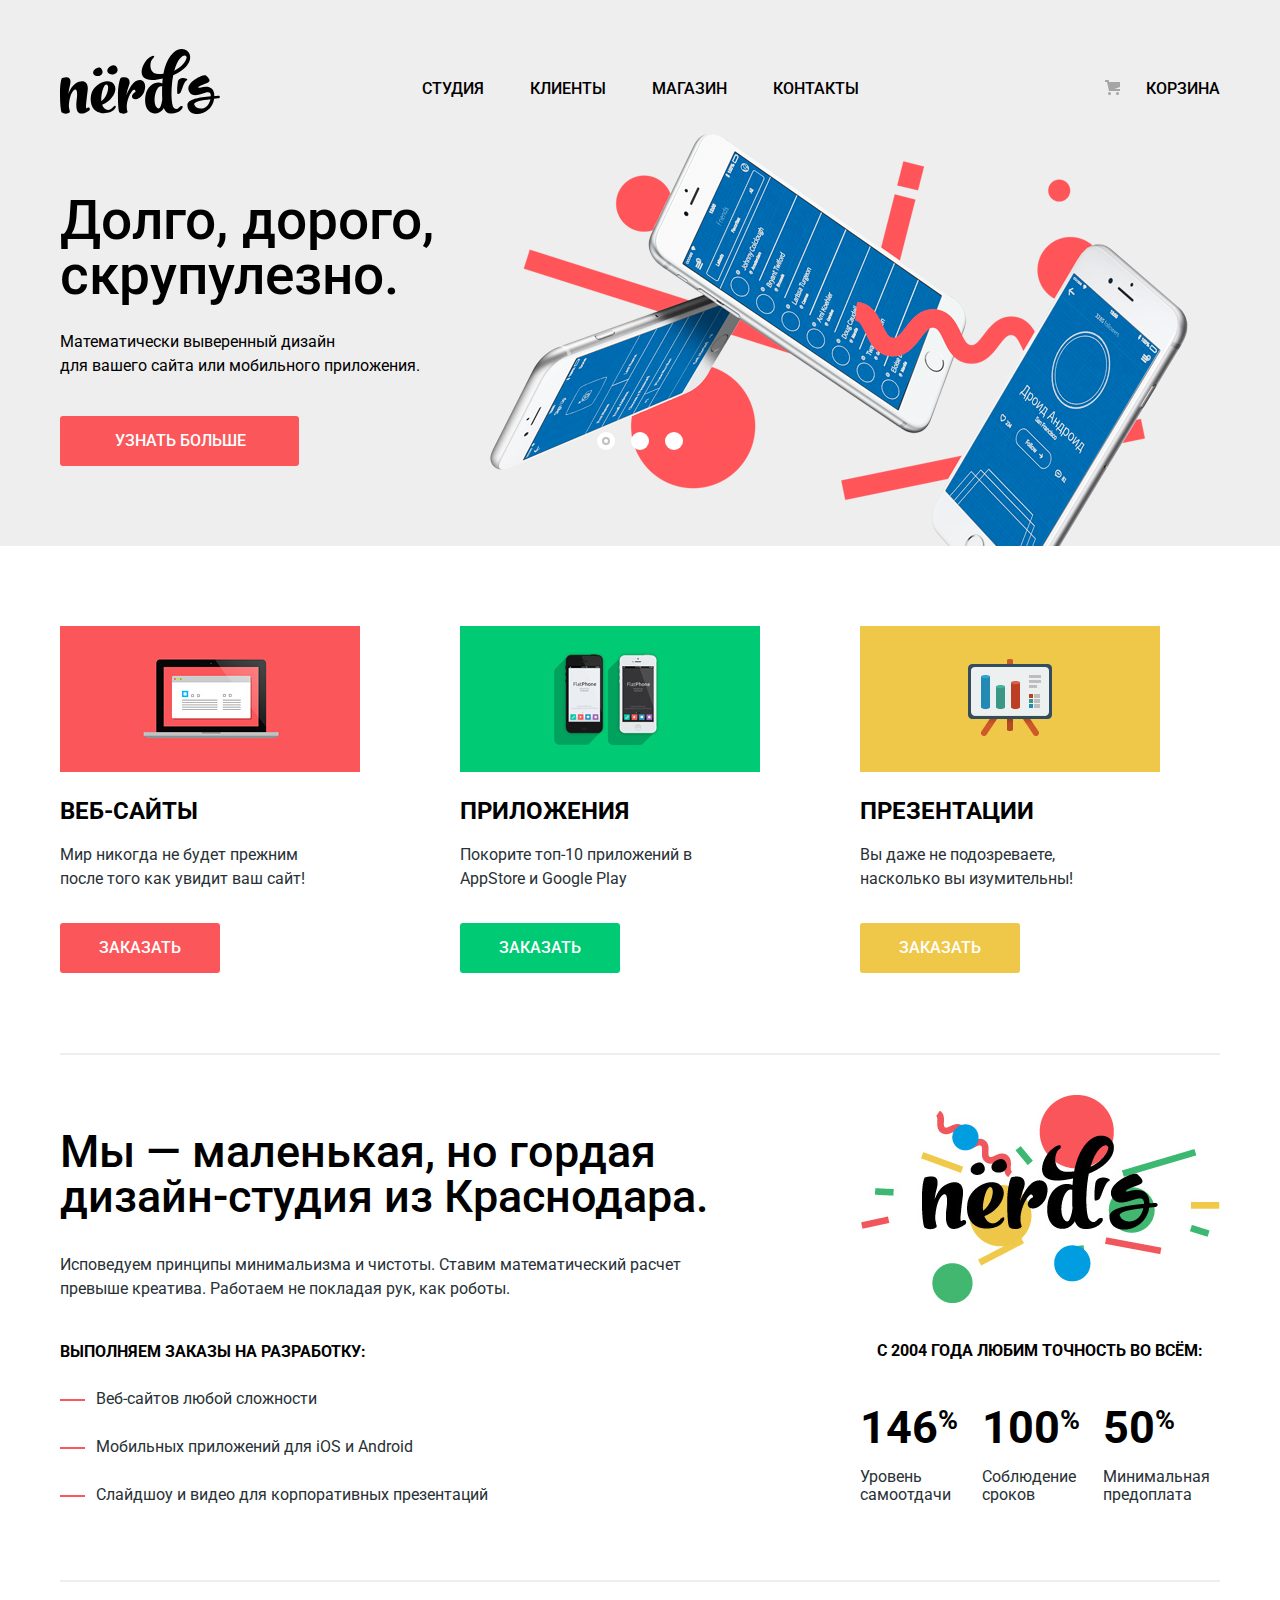
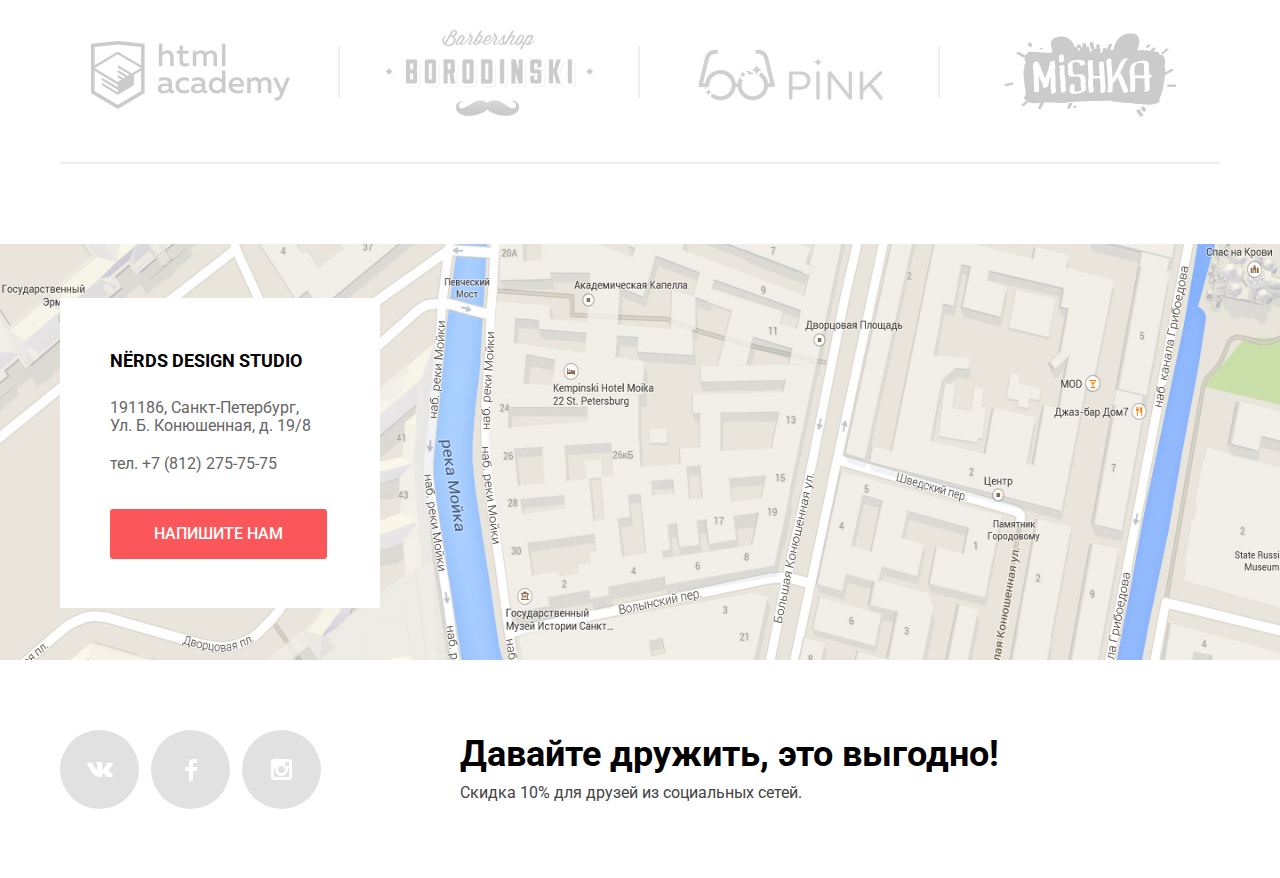
==== commit c7f76243: "Добавляет текстовое описание для интерактивных элементов" ====
--- a/index.html
+++ b/index.html
@@ -35,25 +35,31 @@
           <input class="visually-hidden slide-2" type="radio" id="slide-2" name="toggle">
           <input class="visually-hidden slide-3" type="radio" id="slide-3" name="toggle">
           <div class="slider-controls">
-            <label class="slider-controls-item slider-controls-item--1" for="slide-1">Первый слайд</label>
-            <label class="slider-controls-item slider-controls-item--2" for="slide-2">Второй слайд</label>
-            <label class="slider-controls-item slider-controls-item--3" for="slide-3">Третий слайд</label>
+            <label class="slider-controls-item slider-controls-item--1" for="slide-1" aria-label="Первый слайд">1</label>
+            <label class="slider-controls-item slider-controls-item--2" for="slide-2" aria-label="Второй слайд">2</label>
+            <label class="slider-controls-item slider-controls-item--3" for="slide-3" aria-label="Третий слайд">3</label>
           </div>
           <ul class="slider-list">
             <li class="slider-item">
-              <h3>Долго, дорого,<br> скрупулезно.</h3>
-              <p>Математически выверенный дизайн<br> для вашего сайта или мобильного приложения.</p>
-              <a class="slider-item-button button" href="#">Узнать больше</a>
+              <div class="slider-item-inner">
+                <h3>Долго, дорого,<br> скрупулезно.</h3>
+                <p>Математически выверенный дизайн<br> для вашего сайта или мобильного приложения.</p>
+                <a class="slider-item-button button" href="#">Узнать больше</a>
+              </div>
             </li>
             <li class="slider-item">
-              <h3>Любим математику как никто другой</h3>
-              <p>Никакого креатива, только математические формулы для расчета идеальных пропорций.</p>
-              <a class="slider-item-button button" href="#">Узнать больше</a>
+              <div class="slider-item-inner">
+                <h3>Любим математику как никто другой</h3>
+                <p>Никакого креатива, только математические формулы для расчета идеальных пропорций.</p>
+                <a class="slider-item-button button" href="#">Узнать больше</a>
+              </div>
             </li>
             <li class="slider-item">
-              <h3>Только ночь,<br> только хардкор</h3>
-              <p>Работать днем, как все? Мы против этого.<br> Ближе к полуночи работа только начинается.</p>
-              <a class="slider-item-button button" href="#">Узнать больше</a>
+              <div class="slider-item-inner">
+                <h3>Только ночь,<br> только хардкор</h3>
+                <p>Работать днем, как все? Мы против этого.<br> Ближе к полуночи работа только начинается.</p>
+                <a class="slider-item-button button" href="#">Узнать больше</a>
+              </div>
             </li>
           </ul>  
         </div>
@@ -140,22 +146,22 @@
         <h2 class="visually-hidden">Наши партнеры</h2>
         <ul class="partners-list">
           <li class="partners-item">
-            <a class="partners-link" href="https://htmlacademy.ru/intensive/htmlcss">
+            <a class="partners-link" href="https://htmlacademy.ru/intensive/htmlcss" aria-label="Сайт HTMLAcademy">
               <img src="img/logo-1.png" alt="Сайт HTMLAcademy" width="199" height="68">
             </a>
           </li>
           <li class="partners-item">
-            <a class="partners-link" href="#">
+            <a class="partners-link" href="#" aria-label="Сайт Барбершопа Borodinski">
               <img src="img/logo-2.png" alt="Сайт Барбершопа &laquo;Borodinski&raquo;" width="209" height="90">
             </a>
           </li>
           <li class="partners-item">
-            <a class="partners-link" href="#">
+            <a class="partners-link" href="#" aria-label="Сайт PiNK">
               <img src="img/logo-3.png" alt="Сайт PiNK" width="185" height="52">
             </a>
           </li>
           <li class="partners-item">
-            <a class="partners-link" href="#">
+            <a class="partners-link" href="#" aria-label="Сайт MiSHKA">
               <img src="img/logo-4.png" alt="Сайт MiSHKA" width="173" height="84">
             </a>
           </li>
@@ -190,17 +196,17 @@
         <div class="footer-social">
           <ul>
             <li>
-              <a class="social-link" href="#">
+              <a class="social-link" href="#" aria-label="Мы ВКонтакте">
                 <img src="img/vk.svg" alt="Мы ВКонтакте" width="26" height="15">
               </a>
             </li>
             <li>
-              <a class="social-link" href="#">
+              <a class="social-link" href="#" aria-label="Мы в Фейсбук">
                 <img src="img/fb.svg" alt="Мы в Фейсбук" width="12" height="22">
               </a>
             </li>
             <li>
-              <a class="social-link" href="#">
+              <a class="social-link" href="#" aria-label="Мы в Инстаграм">
                 <img src="img/insta.svg" alt="Мы в Инстаграм" width="21" height="21">
               </a>
             </li>
--- a/css/style.min.css
+++ b/css/style.min.css
@@ -1 +1 @@
-html{-webkit-box-sizing:border-box;box-sizing:border-box}*,:before,:after{-webkit-box-sizing:inherit;box-sizing:inherit}body{margin:0;padding:0;font-family:"Roboto",Arial,sans-serif;font-size:16px;line-height:1.5;color:#000;background-color:#fff}.container{width:1200px;margin:0 auto;padding:0 20px}a{text-decoration:none}img{max-width:100%;height:auto}.visually-hidden:not(:focus):not(:active),input[type="checkbox"].visually-hidden,input[type="radio"].visually-hidden{position:absolute;width:1px;height:1px;margin:-1px;border:0;padding:0;white-space:nowrap;-webkit-clip-path:inset(100%);clip-path:inset(100%);clip:rect(0 0 0 0);overflow:hidden}.inner-page h1{margin:0;padding-top:78px;font-size:55px;line-height:1;text-align:center}.inner-page main.container{margin-top:55px}.button{display:inline-block;font:inherit;color:#fff;font-size:16px;line-height:1;text-align:center;font-weight:500;text-decoration:none;text-transform:uppercase;vertical-align:middle;background-color:#fb565a;border-radius:3px;border:none}.button:hover,.button:focus{background-color:#e74246}.button:active{color:rgba(255,255,255,0.3);background-color:#d7373b;-webkit-box-shadow:inset 0 3px 0 0 rgba(0,1,1,0.1);box-shadow:inset 0 3px 0 0 rgba(0,1,1,0.1)}.main-header{background-color:#eee}.main-header-logo{width:160px;height:65px}.main-header-logo:hover,.main-header-logo:focus{opacity:.8}.main-header-logo:active{opacity:.3}.main-navigation{display:-webkit-box;display:-ms-flexbox;display:flex;-webkit-box-align:center;-ms-flex-align:center;align-items:center;padding:49px 0 0;color:#000;line-height:1.88;font-weight:500;font-size:16px;text-transform:uppercase;background-color:#eee}.site-navigation,.user-basket{display:-webkit-box;display:-ms-flexbox;display:flex;-ms-flex-wrap:wrap;flex-wrap:wrap;margin:19px 0 0;padding-left:0;list-style:none}.site-navigation{width:500px;margin-left:202px}.user-basket{max-width:160px;margin-left:auto}.site-navigation li,.user-basket li{padding-right:46px}.site-navigation li:last-child,.user-basket li:last-child{padding-right:0}.site-navigation a,.user-basket a{display:block;padding-bottom:3px;color:#000}.site-navigation a:hover,.site-navigation a:focus,.user-basket a:hover,.user-basket a:focus{color:#fb565a}.site-navigation a:active,.user-basket a:active{color:rgba(0,0,0,0.3)}.site-navigation-current{border-bottom:2px solid #fb565a}a.site-navigation-current:hover,a.site-navigation-current:focus,a.site-navigation-current:active{color:#000}.user-basket .basket-link{position:relative;padding-left:41px}.basket-link::before{content:"";position:absolute;top:6px;left:0;width:15px;height:15px;background:url(../img/basket-icon.svg) no-repeat 0 0;opacity:.3}.slider{position:relative;background-color:#eee}.slider .container{padding-top:10px}.slider-controls{position:absolute;left:50%;bottom:104px;z-index:100;width:160px;height:18px;text-align:center;font-size:0;-webkit-transform:translateX(-50%);-ms-transform:translateX(-50%);transform:translateX(-50%);-webkit-box-sizing:content-box;box-sizing:content-box}.slider-controls label{position:relative;display:inline-block;width:18px;height:18px;padding:8px;vertical-align:middle;border-radius:50%;cursor:pointer}.slider-controls label::after{content:"";position:absolute;top:8px;left:8px;z-index:1;width:18px;height:18px;background:#fff;border-radius:50%}.slider-list{margin:0;padding:0;list-style:none}.slider-item{display:none;padding:69px 0 80px}.slider-item:nth-child(1){background:url(../img/slide-1.png) no-repeat 93% 9px}.slider-item:nth-child(2){background:url(../img/slide-2.png) no-repeat 100% 0}.slider-item:nth-child(3){background:url(../img/slide-3.png) no-repeat 100% 20px}.slide-1:checked ~ .slider-list .slider-item:nth-child(1){display:block}.slide-2:checked ~ .slider-list .slider-item:nth-child(2){display:block}.slide-3:checked ~ .slider-list .slider-item:nth-child(3){display:block}.slide-1:checked ~ .slider-controls .slider-controls-item--1::before,.slide-2:checked ~ .slider-controls .slider-controls-item--2::before,.slide-3:checked ~ .slider-controls .slider-controls-item--3::before{content:"";position:absolute;left:50%;top:50%;z-index:2;width:4px;height:4px;margin:-4px;background-color:inherit;border:2px solid #c1c1c1;border-radius:50%}.slide-1:focus ~ .slider-controls .slider-controls-item--1::after,.slide-2:focus ~ .slider-controls .slider-controls-item--2::after,.slide-3:focus ~ .slider-controls .slider-controls-item--3::after{-webkit-box-shadow:0 0 0 2px #9dbff6;box-shadow:0 0 0 2px #9dbff6}.slider-item h3{max-width:600px;margin:0;margin-bottom:27px;font-size:55px;line-height:55px;font-weight:500}.slider-item p{max-width:430px;margin:0;margin-bottom:38px}main.container{margin:80px auto 0}.slider-item-button{padding:17px 53px 17px 55px}.services{padding-bottom:80px;border-bottom:2px solid #eee}.services-list{display:-webkit-box;display:-ms-flexbox;display:flex;-ms-flex-wrap:wrap;flex-wrap:wrap;-webkit-box-pack:start;-ms-flex-pack:start;justify-content:flex-start;margin:0;padding:0;list-style:none}.services-item{width:300px;margin-right:100px}.services-item div{margin-bottom:24px;display:-webkit-box;display:-ms-flexbox;display:flex}.services-item:nth-of-type(3n){margin-right:0}.services-item h3{margin-top:0;margin-bottom:17px;font-size:24px;line-height:1.25;font-weight:700;text-transform:uppercase}.services-item p{margin-top:0;margin-bottom:32px;padding-right:30px;font-size:16px;line-height:1.5;color:#283136}.services-button{padding:17px 39px}.green-button{background-color:#00ca74}.green-button:hover,.green-button:focus{background-color:#00bc6c}.green-button:active{background-color:#00aa62}.yellow-button{background-color:#efc84a}.yellow-button:hover,.yellow-button:focus{background-color:#eab534}.yellow-button:active{background-color:#e5a722}.about{padding-top:40px;padding-bottom:80px}.about-wrapper{display:-webkit-box;display:-ms-flexbox;display:flex;-webkit-box-pack:justify;-ms-flex-pack:justify;justify-content:space-between;padding-bottom:73px;border-bottom:2px solid #eee}.about-info{width:660px;padding-top:34px}.about-slogan{display:block;margin-bottom:34px;font-size:45px;line-height:1;font-weight:500}.about-info p{margin-top:0;margin-bottom:39px;color:#283136}.about-order-list{display:block;margin-bottom:23px;text-transform:uppercase;font-weight:700}.about-list{margin:0;padding:0;color:#283136;list-style:none}.about-list li{position:relative;padding-left:36px;margin-bottom:24px}.about-list li:last-child{margin-bottom:0}.about-list li::before{content:"";position:absolute;top:50%;left:0;width:25px;height:2px;background-color:#fb565a}.about-features{width:360px}.about-logo-wrap{margin:0;margin-bottom:29px}.about-features span{display:block;margin:0 0 42px 17px;font-weight:700;text-transform:uppercase}.about-features dl{display:-webkit-box;display:-ms-flexbox;display:flex;-webkit-box-pack:justify;-ms-flex-pack:justify;justify-content:space-between}.about-features .percent-wrap{display:-webkit-box;display:-ms-flexbox;display:flex;-webkit-box-orient:vertical;-webkit-box-direction:reverse;-ms-flex-direction:column-reverse;flex-direction:column-reverse;width:calc(100% / 3 - 10px / 3);padding-right:10px}.percent-wrap sup{top:-14px;font-size:60%}.about-features dl,.about-features dt,.about-features dd{padding:0;margin:0}.about-features dt{line-height:1.13;color:#283136}.about-features dd{margin-bottom:18px;font-size:45px;line-height:1;font-weight:700}.partners-list{min-height:180px;display:-webkit-box;display:-ms-flexbox;display:flex;-ms-flex-wrap:wrap;flex-wrap:wrap;margin:0;padding-left:0;list-style:none;border-bottom:2px solid #eee}.partners-item{position:relative;width:280px;min-height:inherit;display:-webkit-box;display:-ms-flexbox;display:flex;-webkit-box-align:center;-ms-flex-align:center;align-items:center;-webkit-box-pack:center;-ms-flex-pack:center;justify-content:center;padding-right:20px;margin-right:20px}.partners-item:nth-of-type(4n){width:260px;padding-right:0;margin-right:0}.partners-list li::after{content:"";position:absolute;top:50%;right:0;width:2px;height:52px;margin-top:-26px;background-color:#eee}.partners-list li:last-of-type::after{content:none}.partners-item a{opacity:.2;padding-top:6px}.partners-item a:hover,.partners-item a:focus{opacity:1}.partners-item a:active{opacity:.1}.partners-link img{vertical-align:bottom}.map{position:relative;width:100%;height:416px;margin-bottom:70px}.map .container{position:relative;height:inherit}.map-substrate{position:absolute;top:0;left:0;width:100%;height:416px;margin:0}.map-substrate img{width:100%;height:inherit}.map-contacts-wrapper{position:absolute;top:13%;left:20px;z-index:2;width:320px;height:310px;padding:48px 50px;background-color:#fff}.map h3{margin-top:0;margin-bottom:23px;font-size:18px;line-height:1.67;font-weight:700;text-transform:uppercase}.map-contacts{margin-bottom:36px;color:#666;line-height:1.13;font-style:normal}.map-contacts a{color:#666}.map-contacts p{margin-top:20px;margin-bottom:0}.button-letter{padding:17px 44px}.map iframe{position:absolute;top:0;left:0;z-index:1;width:100%}.inner-page .main-header{padding-bottom:107px}.main-wrapper{display:-webkit-box;display:-ms-flexbox;display:flex}.filters{width:260px}.filter ul{margin:0;padding:0;list-style:none}.filter fieldset{padding:0;margin:0;border:none}fieldset.grid-field{margin-top:52px}fieldset.features-field{margin-top:45px}.filter .price-field{margin-bottom:62px}.filter-title{font-size:18px;line-height:1.67;font-weight:700;color:#000;text-transform:uppercase}.filter-title-price{letter-spacing:.58px}.price-list{display:-webkit-box;display:-ms-flexbox;display:flex;-ms-flex-wrap:wrap;flex-wrap:wrap;margin-bottom:60px}.filter .grid-list{padding-top:17px}.filter .features-list{padding-top:16px}.range-filter{width:260px;margin-top:49px}.range-controls{position:relative;height:80px;margin-bottom:15px;padding:39px 20px 0;background-color:#f1f1f1;border-radius:5px}.range-controls .scale{height:2px;background:#d7dcde}.range-controls .bar{width:70%;height:2px;background-color:#00ca74}.range-controls .toggle{position:absolute;top:31px;left:0;width:4px;height:4px;padding:0;border:8px solid #fff;background-color:#ababab;-webkit-box-shadow:0 2px 1px 0 #cfcfcf;box-shadow:0 2px 1px 0 #cfcfcf;border-radius:50%;-webkit-box-sizing:content-box;box-sizing:content-box}.range-controls .toggle-min{left:18px}.range-controls .toggle-max{left:160px}.max-price{text-align:right}.price-item{width:50%;line-height:1.38;color:#283136;text-transform:uppercase}.grid-list .filter-option:not(:first-of-type){margin-top:20px}.features-list .filter-option:not(:first-of-type){margin-top:20px}.price-item input{width:80px;padding:8px 10px;margin-left:8px;font:inherit;font-size:16px;line-height:1.38;text-align:center;color:#283136;background-color:#eee;border-radius:5px;border:none}.filter-option{padding-left:36px}.filter-option label{position:relative;display:block;-webkit-user-select:none;-moz-user-select:none;-ms-user-select:none;user-select:none}.filter-input-radio + label::before{content:"";position:absolute;top:-3px;left:-34px;width:25px;height:25px;background:url(../img/radio-off.svg) no-repeat top center;opacity:.4}.filter-input-radio:checked + label::before{content:"";position:absolute;top:-3px;left:-34px;width:25px;height:25px;background:url(../img/radio-on.svg) no-repeat top center;opacity:.4}.filter-input-radio + label:hover::before,.filter-input-radio + label:focus::before{opacity:1}.filter-input-radio + label:hover:disabled{opacity:.1}.filter-input-checkbox + label::before{content:"";position:absolute;top:0;left:-34px;width:23px;height:23px;background:url(../img/checkbox-off.svg) no-repeat top center;opacity:.4}.filter-input-checkbox:checked + label::before{content:"";position:absolute;top:0;left:-34px;width:27px;height:23px;background:url(../img/checkbox-on.svg) no-repeat top center;opacity:.4}.filter-input-checkbox + label:hover::before,.filter-input-checkbox + label:focus::before{opacity:1}.filter-input-checkbox + label:hover:disabled{opacity:.1}.filter-input + label{line-height:1.25;color:#283136}.filter-input:disabled + label{color:rgba(40,49,54,0.3)}.filter-input-radio:focus + label,.filter-input-checkbox:focus + label{-webkit-box-shadow:0 0 0 2px #9dbff6;box-shadow:0 0 0 2px #9dbff6}.grey-button{margin-top:48px;padding:18px 88px;color:#000;background-color:#eee}.grey-button:hover,.grey-button:focus{background-color:#dfdfdf}.grey-button:active{color:rgba(0,0,0,0.3);background-color:#d5d5d5}.more-filters{display:-webkit-box;display:-ms-flexbox;display:flex;margin-bottom:51px;margin-top:3px}.more-filters h3{margin-top:0;margin-bottom:0;font-size:18px;line-height:1;text-transform:uppercase;font-weight:700}.more-filters ul{margin:0;padding:0;text-transform:uppercase;list-style:none}.more-filters .sort-type-list{display:-webkit-box;display:-ms-flexbox;display:flex;margin-left:auto;margin-right:51px}.more-filters .sort-order-list{display:-webkit-box;display:-ms-flexbox;display:flex}.sort-type-list .sort-item:not(:first-of-type){margin-left:25px}.sort-order-list .sort-item:last-of-type{margin-left:18px}.sort-item a{font-size:14px;line-height:1.29;color:rgba(0,0,0,0.3)}.sort-item a:hover,.sort-item a:focus{color:rgba(0,0,0,0.6)}.sort-item a:active,a.sort-current{color:#000}.sort-order a{opacity:.2}.sort-order a:hover,.sort-order a:focus{opacity:.4}.sort-order a:active,a.sort-order-current{opacity:1}.works{width:760px;display:-webkit-box;display:-ms-flexbox;display:flex;-webkit-box-orient:vertical;-webkit-box-direction:normal;-ms-flex-direction:column;flex-direction:column;margin:0 0 45px 140px}.works-list{display:-webkit-box;display:-ms-flexbox;display:flex;-ms-flex-wrap:wrap;flex-wrap:wrap;-webkit-box-pack:justify;-ms-flex-pack:justify;justify-content:space-between;padding:0;margin:0;list-style:none}.works-item{position:relative;display:-webkit-box;display:-ms-flexbox;display:flex;-webkit-box-orient:vertical;-webkit-box-direction:normal;-ms-flex-direction:column;flex-direction:column;width:360px;max-height:616px;margin-bottom:33px;text-align:center}.browser{width:360px;height:40px;background:url(../img/browser.svg) no-repeat top center;opacity:.12}.works-item p{margin:0}.works-description{position:absolute;bottom:0;display:none;width:360px;padding:28px 80px 41px;background-color:#eee}.works-item:hover .works-description,.works-item:focus-within .works-description{display:block}.works-item:hover .browser,.works-item:focus .browser{opacity:1}.works-item h3{margin:0;margin-bottom:16px;font-size:18px;line-height:1.67;text-align:center;font-weight:700;text-transform:uppercase}.works-item-link{color:#000}.works-item-link:hover,.works-item-link:focus{color:#fb565a}.works-item-link:active{color:rgba(0,0,0,0.3)}.works-item .works-item-text{margin-bottom:30px;line-height:1.13;text-align:center;color:#666}.works-item .button{padding:17px 60px}.works-item .button:active{color:#fff}.pagination-list{display:-webkit-box;display:-ms-flexbox;display:flex;-ms-flex-wrap:wrap;flex-wrap:wrap;margin-top:27px;padding:0;list-style:none}.pagination-item{-webkit-box-sizing:border-box;box-sizing:border-box;width:50px;height:50px;margin-right:11px}.pagination-item:last-of-type{margin-right:0;width:auto}.pagination-item a{width:100%;height:100%;display:-webkit-box;display:-ms-flexbox;display:flex;-webkit-box-pack:center;-ms-flex-pack:center;justify-content:center;-webkit-box-align:center;-ms-flex-align:center;align-items:center;padding-top:19px;padding-bottom:16px;color:#000;background-color:#eee}.pagination-item:last-of-type a{padding-left:78px;padding-right:78px;text-transform:uppercase}.pagination-item a:hover,.pagination-item a:focus{background-color:#dfdfdf}.pagination-item a:active{color:rgba(0,0,0,0.3);background-color:#d5d5d5;-webkit-box-shadow:inset 0 3px 0 0 rgba(0,1,1,0.1);box-shadow:inset 0 3px 0 0 rgba(0,1,1,0.1)}.pagination-item-current a{color:#000;background-color:#fff;border:3px solid #dbdbdb}.pagination-item-current a:hover,.pagination-item-current a:focus,.pagination-item-current a:active{color:#000;background-color:#fff;border:3px solid #dbdbdb;-webkit-box-shadow:none;box-shadow:none}.main-footer{margin-bottom:69px}.main-footer .container{display:-webkit-box;display:-ms-flexbox;display:flex}.footer-social{width:261px;display:-webkit-box;display:-ms-flexbox;display:flex;margin-right:auto}.footer-social ul{display:-webkit-box;display:-ms-flexbox;display:flex;-ms-flex-wrap:wrap;flex-wrap:wrap;margin:0;padding:0;list-style:none}.footer-social li{margin-left:12px}.footer-social li:nth-of-type(3n+1){margin-left:0}.social-link{display:-webkit-box;display:-ms-flexbox;display:flex;-webkit-box-pack:center;-ms-flex-pack:center;justify-content:center;-webkit-box-align:center;-ms-flex-align:center;align-items:center;width:79px;height:79px;text-transform:uppercase;color:#000;font-weight:500;text-decoration:none;text-align:center;background-color:#e1e1e1;border-radius:50%}.social-link:hover,.social-link:focus{background-color:#e74246}.social-link:active img{opacity:.3}.footer-slogan{display:block;margin-bottom:10px;color:#000;font-size:36px;line-height:1;font-weight:700}.footer-text{width:760px;margin:0;margin-top:6px;line-height:1.38;color:#444}@-webkit-keyframes bounce{0%{-webkit-transform:translateY(2000px);transform:translateY(2000px)}70%{-webkit-transform:translateY(-30px);transform:translateY(-30px)}90%{-webkit-transform:translateY(10px);transform:translateY(10px)}100%{-webkit-transform:translateY(0px);transform:translateY(0px)}}@keyframes bounce{0%{-webkit-transform:translateY(2000px);transform:translateY(2000px)}70%{-webkit-transform:translateY(-30px);transform:translateY(-30px)}90%{-webkit-transform:translateY(10px);transform:translateY(10px)}100%{-webkit-transform:translateY(0px);transform:translateY(0px)}}@-webkit-keyframes shake{0%,100%{-webkit-transform:translateX(0);transform:translateX(0)}10%,30%,50%,70%,90%{-webkit-transform:translateX(-10px);transform:translateX(-10px)}20%,40%,60%,80%{-webkit-transform:translateX(10px);transform:translateX(10px)}}@keyframes shake{0%,100%{-webkit-transform:translateX(0);transform:translateX(0)}10%,30%,50%,70%,90%{-webkit-transform:translateX(-10px);transform:translateX(-10px)}20%,40%,60%,80%{-webkit-transform:translateX(10px);transform:translateX(10px)}}.modal{position:fixed;bottom:240px;left:50%;z-index:100;display:none;width:960px;margin-left:-480px;padding:68px 100px 84px;background-color:#fff;-webkit-box-shadow:0 20px 40px 0 rgba(0,1,1,0.75);box-shadow:0 20px 40px 0 rgba(0,1,1,0.75)}.modal-show{display:block;-webkit-animation:bounce .6s;animation:bounce .6s}.modal-error{-webkit-animation:shake .6s;animation:shake .6s}.modal h2{margin:0;margin-bottom:41px;font-size:45px;line-height:1;color:#000;font-weight:500}.letter-form{display:-webkit-box;display:-ms-flexbox;display:flex;-webkit-box-pack:justify;-ms-flex-pack:justify;justify-content:space-between;-ms-flex-wrap:wrap;flex-wrap:wrap}.form-group{margin:0;display:-webkit-box;display:-ms-flexbox;display:flex;-webkit-box-orient:vertical;-webkit-box-direction:normal;-ms-flex-direction:column;flex-direction:column}.form-group label{margin-bottom:8px;font-size:16px;line-height:1.13;color:#000;font-weight:700}.form-group input{width:360px;height:50px;padding:14px 13px;margin-bottom:36px;font-size:16px;line-height:1.13;border:2px solid #d7dcde}.form-group textarea{width:760px;height:118px;padding:14px 13px;font:inherit;font-size:16px;line-height:1.13;border:2px solid #d7dcde}.form-group input::-webkit-input-placeholder,.form-group textarea::-webkit-input-placeholder{color:rgba(68,68,68,0.5)}.form-group input:-ms-input-placeholder,.form-group textarea:-ms-input-placeholder{color:rgba(68,68,68,0.5)}.form-group input::-ms-input-placeholder,.form-group textarea::-ms-input-placeholder{color:rgba(68,68,68,0.5)}.form-group input::placeholder,.form-group textarea::placeholder{color:rgba(68,68,68,0.5)}.form-group input:hover,.form-group textarea:hover{border-color:#b4b9bb}.form-group input:focus,.form-group textarea:focus{color:#444;border-color:#000}.form-group input:invalid,.form-group textarea:invalid{color:#e74246;border-color:#e74246}.submit-form{padding:17px 84px;margin-top:48px}.modal-close{position:absolute;top:78px;right:90px;width:21px;height:21px;font-size:0;background:url(../img/close-cross.svg) no-repeat top center;opacity:.3;border:0}.modal-close:hover,.modal-close:focus{opacity:1}.modal-close:active{opacity:.1}+html{-webkit-box-sizing:border-box;box-sizing:border-box}*,:before,:after{-webkit-box-sizing:inherit;box-sizing:inherit}body{margin:0;padding:0;font-family:"Roboto",Arial,sans-serif;font-size:16px;line-height:1.5;color:#000;background-color:#fff}.container{width:1200px;margin:0 auto;padding:0 20px}a{text-decoration:none}img{max-width:100%;height:auto}.visually-hidden:not(:focus):not(:active),input[type="checkbox"].visually-hidden,input[type="radio"].visually-hidden{position:absolute;width:1px;height:1px;margin:-1px;border:0;padding:0;white-space:nowrap;-webkit-clip-path:inset(100%);clip-path:inset(100%);clip:rect(0 0 0 0);overflow:hidden}.inner-page h1{margin:0;padding-top:78px;font-size:55px;line-height:1;text-align:center}.inner-page main.container{margin-top:55px}.button{display:inline-block;font:inherit;color:#fff;font-size:16px;line-height:1;text-align:center;font-weight:500;text-decoration:none;text-transform:uppercase;vertical-align:middle;background-color:#fb565a;border-radius:3px;border:none}.button:hover,.button:focus{background-color:#e74246}.button:active{color:rgba(255,255,255,0.3);background-color:#d7373b;-webkit-box-shadow:inset 0 3px 0 0 rgba(0,1,1,0.1);box-shadow:inset 0 3px 0 0 rgba(0,1,1,0.1)}.main-header{background-color:#eee}.main-header-logo{width:160px;height:65px}.main-header-logo:hover,.main-header-logo:focus{opacity:.8}.main-header-logo:active{opacity:.3}.main-navigation{display:-webkit-box;display:-ms-flexbox;display:flex;-webkit-box-align:center;-ms-flex-align:center;align-items:center;padding:49px 0 0;color:#000;line-height:1.88;font-weight:500;font-size:16px;text-transform:uppercase;background-color:#eee}.site-navigation,.user-basket{display:-webkit-box;display:-ms-flexbox;display:flex;-ms-flex-wrap:wrap;flex-wrap:wrap;margin:19px 0 0;padding-left:0;list-style:none}.site-navigation{width:500px;margin-left:202px}.user-basket{max-width:160px;margin-left:auto}.site-navigation li,.user-basket li{padding-right:46px}.site-navigation li:last-child,.user-basket li:last-child{padding-right:0}.site-navigation a,.user-basket a{display:block;padding-bottom:3px;color:#000}.site-navigation a:hover,.site-navigation a:focus,.user-basket a:hover,.user-basket a:focus{color:#fb565a}.site-navigation a:active,.user-basket a:active{color:rgba(0,0,0,0.3)}.site-navigation-current{border-bottom:2px solid #fb565a}a.site-navigation-current:hover,a.site-navigation-current:focus,a.site-navigation-current:active{color:#000}.user-basket .basket-link{position:relative;padding-left:41px}.basket-link::before{content:"";position:absolute;top:6px;left:0;width:15px;height:15px;background:url(../img/basket-icon.svg) no-repeat 0 0;opacity:.3}.slider{position:relative;background-color:#eee}.slider .container{padding-top:10px}.slider-controls{position:absolute;left:50%;bottom:104px;z-index:100;width:160px;height:18px;text-align:center;font-size:0;-webkit-transform:translateX(-50%);-ms-transform:translateX(-50%);transform:translateX(-50%);-webkit-box-sizing:content-box;box-sizing:content-box}.slider-controls label{position:relative;display:inline-block;width:18px;height:18px;padding:8px;vertical-align:middle;border-radius:50%;cursor:pointer}.slider-controls label::after{content:"";position:absolute;top:8px;left:8px;z-index:1;width:18px;height:18px;background:#fff;border-radius:50%}.slider-list{margin:0;padding:0;list-style:none}.slider-item{display:none;padding:69px 0 80px}.slider-item:nth-child(1){background:#eee url(../img/slide-1.png) no-repeat 93% 9px}.slider-item:nth-child(2){background:#eee url(../img/slide-2.png) no-repeat 100% 0}.slider-item:nth-child(3){background:#eee url(../img/slide-3.png) no-repeat 100% 20px}.slide-1:checked ~ .slider-list .slider-item:nth-child(1){display:block}.slide-2:checked ~ .slider-list .slider-item:nth-child(2){display:block}.slide-3:checked ~ .slider-list .slider-item:nth-child(3){display:block}.slide-1:checked ~ .slider-controls .slider-controls-item--1::before,.slide-2:checked ~ .slider-controls .slider-controls-item--2::before,.slide-3:checked ~ .slider-controls .slider-controls-item--3::before{content:"";position:absolute;left:50%;top:50%;z-index:2;width:4px;height:4px;margin:-4px;background-color:inherit;border:2px solid #c1c1c1;border-radius:50%}.slide-1:focus ~ .slider-controls .slider-controls-item--1::after,.slide-2:focus ~ .slider-controls .slider-controls-item--2::after,.slide-3:focus ~ .slider-controls .slider-controls-item--3::after{-webkit-box-shadow:0 0 0 2px #9dbff6;box-shadow:0 0 0 2px #9dbff6}.slider-item h3{max-width:600px;margin:0;margin-bottom:27px;font-size:55px;line-height:55px;font-weight:500}.slider-item p{max-width:430px;margin:0;margin-bottom:38px}main.container{margin:80px auto 0}.slider-item-button{padding:17px 53px 17px 55px}.services{padding-bottom:80px;border-bottom:2px solid #eee}.services-list{display:-webkit-box;display:-ms-flexbox;display:flex;-ms-flex-wrap:wrap;flex-wrap:wrap;-webkit-box-pack:start;-ms-flex-pack:start;justify-content:flex-start;margin:0;padding:0;list-style:none}.services-item{width:300px;margin-right:100px}.services-item div{margin-bottom:24px;display:-webkit-box;display:-ms-flexbox;display:flex}.services-item:nth-of-type(3n){margin-right:0}.services-item h3{margin-top:0;margin-bottom:17px;font-size:24px;line-height:1.25;font-weight:700;text-transform:uppercase}.services-item p{margin-top:0;margin-bottom:32px;padding-right:30px;font-size:16px;line-height:1.5;color:#283136}.services-button{padding:17px 39px}.green-button{background-color:#00ca74}.green-button:hover,.green-button:focus{background-color:#00bc6c}.green-button:active{background-color:#00aa62}.yellow-button{background-color:#efc84a}.yellow-button:hover,.yellow-button:focus{background-color:#eab534}.yellow-button:active{background-color:#e5a722}.about{padding-top:40px}.about-wrapper{display:-webkit-box;display:-ms-flexbox;display:flex;-webkit-box-pack:justify;-ms-flex-pack:justify;justify-content:space-between;padding-bottom:73px;border-bottom:2px solid #eee}.about-info{width:660px;padding-top:34px}.about-slogan{display:block;margin-bottom:34px;font-size:45px;line-height:1;font-weight:500}.about-info p{margin-top:0;margin-bottom:39px;color:#283136}.about-order-list{display:block;margin-bottom:23px;text-transform:uppercase;font-weight:700}.about-list{margin:0;padding:0;color:#283136;list-style:none}.about-list li{position:relative;padding-left:36px;margin-bottom:24px}.about-list li:last-child{margin-bottom:0}.about-list li::before{content:"";position:absolute;top:50%;left:0;width:25px;height:2px;background-color:#fb565a}.about-features{width:360px}.about-logo-wrap{margin:0;margin-bottom:29px}.about-features span{display:block;margin:0 0 42px 17px;font-weight:700;text-transform:uppercase}.about-features dl{display:-webkit-box;display:-ms-flexbox;display:flex;-webkit-box-pack:justify;-ms-flex-pack:justify;justify-content:space-between}.about-features .percent-wrap{display:-webkit-box;display:-ms-flexbox;display:flex;-webkit-box-orient:vertical;-webkit-box-direction:reverse;-ms-flex-direction:column-reverse;flex-direction:column-reverse;width:calc(100% / 3 - 10px / 3);padding-right:10px}.percent-wrap sup{top:-14px;font-size:60%}.about-features dl,.about-features dt,.about-features dd{padding:0;margin:0}.about-features dt{line-height:1.13;color:#283136}.about-features dd{margin-bottom:18px;font-size:45px;line-height:1;font-weight:700}.partners{margin-bottom:80px}.partners-list{min-height:180px;display:-webkit-box;display:-ms-flexbox;display:flex;-ms-flex-wrap:wrap;flex-wrap:wrap;margin:0;padding-left:0;list-style:none;border-bottom:2px solid #eee}.partners-item{position:relative;width:280px;min-height:inherit;display:-webkit-box;display:-ms-flexbox;display:flex;-webkit-box-align:center;-ms-flex-align:center;align-items:center;-webkit-box-pack:center;-ms-flex-pack:center;justify-content:center;padding-right:20px;margin-right:20px}.partners-item:nth-of-type(4n){width:260px;padding-right:0;margin-right:0}.partners-list li::after{content:"";position:absolute;top:50%;right:0;width:2px;height:52px;margin-top:-26px;background-color:#eee}.partners-list li:last-of-type::after{content:none}.partners-item a{opacity:.2;padding-top:6px}.partners-item a:hover,.partners-item a:focus{opacity:1}.partners-item a:active{opacity:.1}.partners-link img{vertical-align:bottom}.map{position:relative;width:100%;height:416px;margin-bottom:70px}.map .container{position:relative;height:inherit}.map-substrate{position:absolute;top:0;left:0;width:100%;height:416px;margin:0}.map-substrate img{width:100%;height:inherit}.map-contacts-wrapper{position:absolute;top:13%;left:20px;z-index:2;width:320px;height:310px;padding:48px 50px;background-color:#fff}.map h3{margin-top:0;margin-bottom:23px;font-size:18px;line-height:1.67;font-weight:700;text-transform:uppercase}.map-contacts{margin-bottom:36px;color:#666;line-height:1.13;font-style:normal}.map-contacts a{color:#666}.map-contacts p{margin-top:20px;margin-bottom:0}.button-letter{padding:17px 44px}.map iframe{position:absolute;top:0;left:0;z-index:1;width:100%}.inner-page .main-header{padding-bottom:107px}.main-wrapper{display:-webkit-box;display:-ms-flexbox;display:flex}.filters{width:260px}.filter ul{margin:0;padding:0;list-style:none}.filter fieldset{padding:0;margin:0;border:none}fieldset.grid-field{margin-top:52px}fieldset.features-field{margin-top:45px}.filter .price-field{margin-bottom:62px}.filter-title{font-size:18px;line-height:1.67;font-weight:700;color:#000;text-transform:uppercase}.filter-title-price{letter-spacing:.58px}.price-list{display:-webkit-box;display:-ms-flexbox;display:flex;-ms-flex-wrap:wrap;flex-wrap:wrap;margin-bottom:60px}.filter .grid-list{padding-top:17px}.filter .features-list{padding-top:16px}.range-filter{width:260px;margin-top:49px}.range-controls{position:relative;height:80px;margin-bottom:15px;padding:39px 20px 0;background-color:#f1f1f1;border-radius:5px}.range-controls .scale{height:2px;background:#d7dcde}.range-controls .bar{width:70%;height:2px;background-color:#00ca74}.range-controls .toggle{position:absolute;top:31px;left:0;width:4px;height:4px;padding:0;border:8px solid #fff;background-color:#ababab;-webkit-box-shadow:0 2px 1px 0 #cfcfcf;box-shadow:0 2px 1px 0 #cfcfcf;border-radius:50%;-webkit-box-sizing:content-box;box-sizing:content-box}.range-controls .toggle-min{left:18px}.range-controls .toggle-max{left:160px}.max-price{text-align:right}.price-item{width:50%;line-height:1.38;color:#283136;text-transform:uppercase}.grid-list .filter-option:not(:first-of-type){margin-top:20px}.features-list .filter-option:not(:first-of-type){margin-top:20px}.price-item input{width:80px;padding:8px 10px;margin-left:8px;font:inherit;font-size:16px;line-height:1.38;text-align:center;color:#283136;background-color:#eee;border-radius:5px;border:none}.filter-option{padding-left:36px}.filter-option label{position:relative;display:block;-webkit-user-select:none;-moz-user-select:none;-ms-user-select:none;user-select:none}.filter-input-radio + label::before{content:"";position:absolute;top:-3px;left:-34px;width:25px;height:25px;background:url(../img/radio-off.svg) no-repeat top center;opacity:.4}.filter-input-radio:checked + label::before{content:"";position:absolute;top:-3px;left:-34px;width:25px;height:25px;background:url(../img/radio-on.svg) no-repeat top center;opacity:.4}.filter-input-radio + label:hover::before,.filter-input-radio + label:focus::before{opacity:1}.filter-input-radio + label:hover:disabled{opacity:.1}.filter-input-checkbox + label::before{content:"";position:absolute;top:0;left:-34px;width:23px;height:23px;background:url(../img/checkbox-off.svg) no-repeat top center;opacity:.4}.filter-input-checkbox:checked + label::before{content:"";position:absolute;top:0;left:-34px;width:27px;height:23px;background:url(../img/checkbox-on.svg) no-repeat top center;opacity:.4}.filter-input-checkbox + label:hover::before,.filter-input-checkbox + label:focus::before{opacity:1}.filter-input-checkbox + label:hover:disabled{opacity:.1}.filter-input + label{line-height:1.25;color:#283136}.filter-input:disabled + label{color:rgba(40,49,54,0.3)}.filter-input-radio:focus + label,.filter-input-checkbox:focus + label{-webkit-box-shadow:0 0 0 2px #9dbff6;box-shadow:0 0 0 2px #9dbff6}.grey-button{margin-top:48px;padding:18px 88px;color:#000;background-color:#eee}.grey-button:hover,.grey-button:focus{background-color:#dfdfdf}.grey-button:active{color:rgba(0,0,0,0.3);background-color:#d5d5d5}.more-filters{display:-webkit-box;display:-ms-flexbox;display:flex;margin-bottom:51px;margin-top:3px}.more-filters h3{margin-top:0;margin-bottom:0;font-size:18px;line-height:1;text-transform:uppercase;font-weight:700}.more-filters ul{margin:0;padding:0;text-transform:uppercase;list-style:none}.more-filters .sort-type-list{display:-webkit-box;display:-ms-flexbox;display:flex;margin-left:auto;margin-right:51px}.more-filters .sort-order-list{display:-webkit-box;display:-ms-flexbox;display:flex}.sort-type-list .sort-item:not(:first-of-type){margin-left:25px}.sort-order-list .sort-item:last-of-type{margin-left:18px}.sort-item a{font-size:14px;line-height:1.29;color:rgba(0,0,0,0.3)}.sort-item a:hover,.sort-item a:focus{color:rgba(0,0,0,0.6)}.sort-item a:active,a.sort-current{color:#000}.sort-order a{opacity:.2}.sort-order a:hover,.sort-order a:focus{opacity:.4}.sort-order a:active,a.sort-order-current{opacity:1}.works{width:760px;display:-webkit-box;display:-ms-flexbox;display:flex;-webkit-box-orient:vertical;-webkit-box-direction:normal;-ms-flex-direction:column;flex-direction:column;margin:0 0 45px 140px}.works-list{display:-webkit-box;display:-ms-flexbox;display:flex;-ms-flex-wrap:wrap;flex-wrap:wrap;-webkit-box-pack:justify;-ms-flex-pack:justify;justify-content:space-between;padding:0;margin:0;list-style:none}.works-item{position:relative;display:-webkit-box;display:-ms-flexbox;display:flex;-webkit-box-orient:vertical;-webkit-box-direction:normal;-ms-flex-direction:column;flex-direction:column;width:360px;max-height:616px;margin-bottom:33px;text-align:center}.browser{width:360px;height:40px;background:url(../img/browser.svg) no-repeat top center;opacity:.12}.works-item p{margin:0}.works-description{position:absolute;bottom:0;display:none;width:360px;padding:28px 80px 41px;background-color:#eee}.works-item:hover .works-description,.works-item:focus-within .works-description{display:block}.works-item:hover .browser,.works-item:focus .browser{opacity:1}.works-item h3{margin:0;margin-bottom:16px;font-size:18px;line-height:1.67;text-align:center;font-weight:700;text-transform:uppercase}.works-item-link{color:#000}.works-item-link:hover,.works-item-link:focus{color:#fb565a}.works-item-link:active{color:rgba(0,0,0,0.3)}.works-item .works-item-text{margin-bottom:30px;line-height:1.13;text-align:center;color:#666}.works-item .button{padding:17px 60px}.works-item .button:active{color:#fff}.pagination-list{display:-webkit-box;display:-ms-flexbox;display:flex;-ms-flex-wrap:wrap;flex-wrap:wrap;margin-top:27px;padding:0;list-style:none}.pagination-item{width:50px;height:50px;margin-right:11px}.pagination-item:last-of-type{margin-right:0}.pagination-item a{width:100%;height:100%;display:-webkit-box;display:-ms-flexbox;display:flex;-webkit-box-pack:center;-ms-flex-pack:center;justify-content:center;-webkit-box-align:center;-ms-flex-align:center;align-items:center;padding-top:19px;padding-bottom:16px;color:#000;background-color:#eee;overflow:hidden}.pagination-item-next{width:260px}.pagination-item-next a{padding-left:78px;padding-right:78px;text-transform:uppercase}.pagination-item a:hover,.pagination-item a:focus{background-color:#dfdfdf}.pagination-item a:active{color:rgba(0,0,0,0.3);background-color:#d5d5d5;-webkit-box-shadow:inset 0 3px 0 0 rgba(0,1,1,0.1);box-shadow:inset 0 3px 0 0 rgba(0,1,1,0.1)}.pagination-item-current a{color:#000;background-color:#fff;border:3px solid #dbdbdb}.pagination-item-current a:hover,.pagination-item-current a:focus,.pagination-item-current a:active{color:#000;background-color:#fff;border:3px solid #dbdbdb;-webkit-box-shadow:none;box-shadow:none}.main-footer{margin-bottom:69px}.main-footer .container{display:-webkit-box;display:-ms-flexbox;display:flex}.footer-social{width:261px;display:-webkit-box;display:-ms-flexbox;display:flex;margin-right:auto}.footer-social ul{display:-webkit-box;display:-ms-flexbox;display:flex;-ms-flex-wrap:wrap;flex-wrap:wrap;margin:0;padding:0;list-style:none}.footer-social li{margin-left:12px}.footer-social li:nth-of-type(3n+1){margin-left:0}.social-link{display:-webkit-box;display:-ms-flexbox;display:flex;-webkit-box-pack:center;-ms-flex-pack:center;justify-content:center;-webkit-box-align:center;-ms-flex-align:center;align-items:center;width:79px;height:79px;text-transform:uppercase;color:#000;font-weight:500;text-decoration:none;text-align:center;background-color:#e1e1e1;border-radius:50%}.social-link:hover,.social-link:focus{background-color:#e74246}.social-link:active img{opacity:.3}.footer-slogan{display:block;margin-bottom:10px;color:#000;font-size:36px;line-height:1;font-weight:700}.footer-text{width:760px;margin:0;margin-top:6px;line-height:1.38;color:#444}@-webkit-keyframes bounce{0%{-webkit-transform:translateY(2000px);transform:translateY(2000px)}70%{-webkit-transform:translateY(-30px);transform:translateY(-30px)}90%{-webkit-transform:translateY(10px);transform:translateY(10px)}100%{-webkit-transform:translateY(0px);transform:translateY(0px)}}@keyframes bounce{0%{-webkit-transform:translateY(2000px);transform:translateY(2000px)}70%{-webkit-transform:translateY(-30px);transform:translateY(-30px)}90%{-webkit-transform:translateY(10px);transform:translateY(10px)}100%{-webkit-transform:translateY(0px);transform:translateY(0px)}}@-webkit-keyframes shake{0%,100%{-webkit-transform:translateX(0);transform:translateX(0)}10%,30%,50%,70%,90%{-webkit-transform:translateX(-10px);transform:translateX(-10px)}20%,40%,60%,80%{-webkit-transform:translateX(10px);transform:translateX(10px)}}@keyframes shake{0%,100%{-webkit-transform:translateX(0);transform:translateX(0)}10%,30%,50%,70%,90%{-webkit-transform:translateX(-10px);transform:translateX(-10px)}20%,40%,60%,80%{-webkit-transform:translateX(10px);transform:translateX(10px)}}.modal{position:fixed;top:calc(50% - 314px);left:50%;z-index:100;display:none;width:960px;margin-left:-480px;padding:68px 100px 84px;background-color:#fff;-webkit-box-shadow:0 20px 40px 0 rgba(0,1,1,0.75);box-shadow:0 20px 40px 0 rgba(0,1,1,0.75)}.modal-show{display:block;-webkit-animation:bounce .6s;animation:bounce .6s}.modal-error{-webkit-animation:shake .6s;animation:shake .6s}.modal h2{margin:0;margin-bottom:41px;font-size:45px;line-height:1;color:#000;font-weight:500}.letter-form{display:-webkit-box;display:-ms-flexbox;display:flex;-webkit-box-pack:justify;-ms-flex-pack:justify;justify-content:space-between;-ms-flex-wrap:wrap;flex-wrap:wrap}.form-group{margin:0;display:-webkit-box;display:-ms-flexbox;display:flex;-webkit-box-orient:vertical;-webkit-box-direction:normal;-ms-flex-direction:column;flex-direction:column}.form-group label{margin-bottom:8px;font-size:16px;line-height:1.13;color:#000;font-weight:700}.form-group input{width:360px;height:50px;padding:14px 13px;margin-bottom:36px;font-size:16px;line-height:1.13;border:2px solid #d7dcde}.form-group textarea{width:760px;height:118px;padding:14px 13px;font:inherit;font-size:16px;line-height:1.13;border:2px solid #d7dcde}.form-group input::-webkit-input-placeholder,.form-group textarea::-webkit-input-placeholder{color:rgba(68,68,68,0.5)}.form-group input:-ms-input-placeholder,.form-group textarea:-ms-input-placeholder{color:rgba(68,68,68,0.5)}.form-group input::-ms-input-placeholder,.form-group textarea::-ms-input-placeholder{color:rgba(68,68,68,0.5)}.form-group input::placeholder,.form-group textarea::placeholder{color:rgba(68,68,68,0.5)}.form-group input:hover,.form-group textarea:hover{border-color:#b4b9bb}.form-group input:focus,.form-group textarea:focus{color:#444;border-color:#000}.form-group input:invalid,.form-group textarea:invalid{color:#e74246;border-color:#e74246}.submit-form{padding:17px 84px;margin-top:48px}.modal-close{position:absolute;top:78px;right:90px;width:21px;height:21px;font-size:0;background:url(../img/close-cross.svg) no-repeat top center;opacity:.3;border:0}.modal-close:hover,.modal-close:focus{opacity:1}.modal-close:active{opacity:.1}